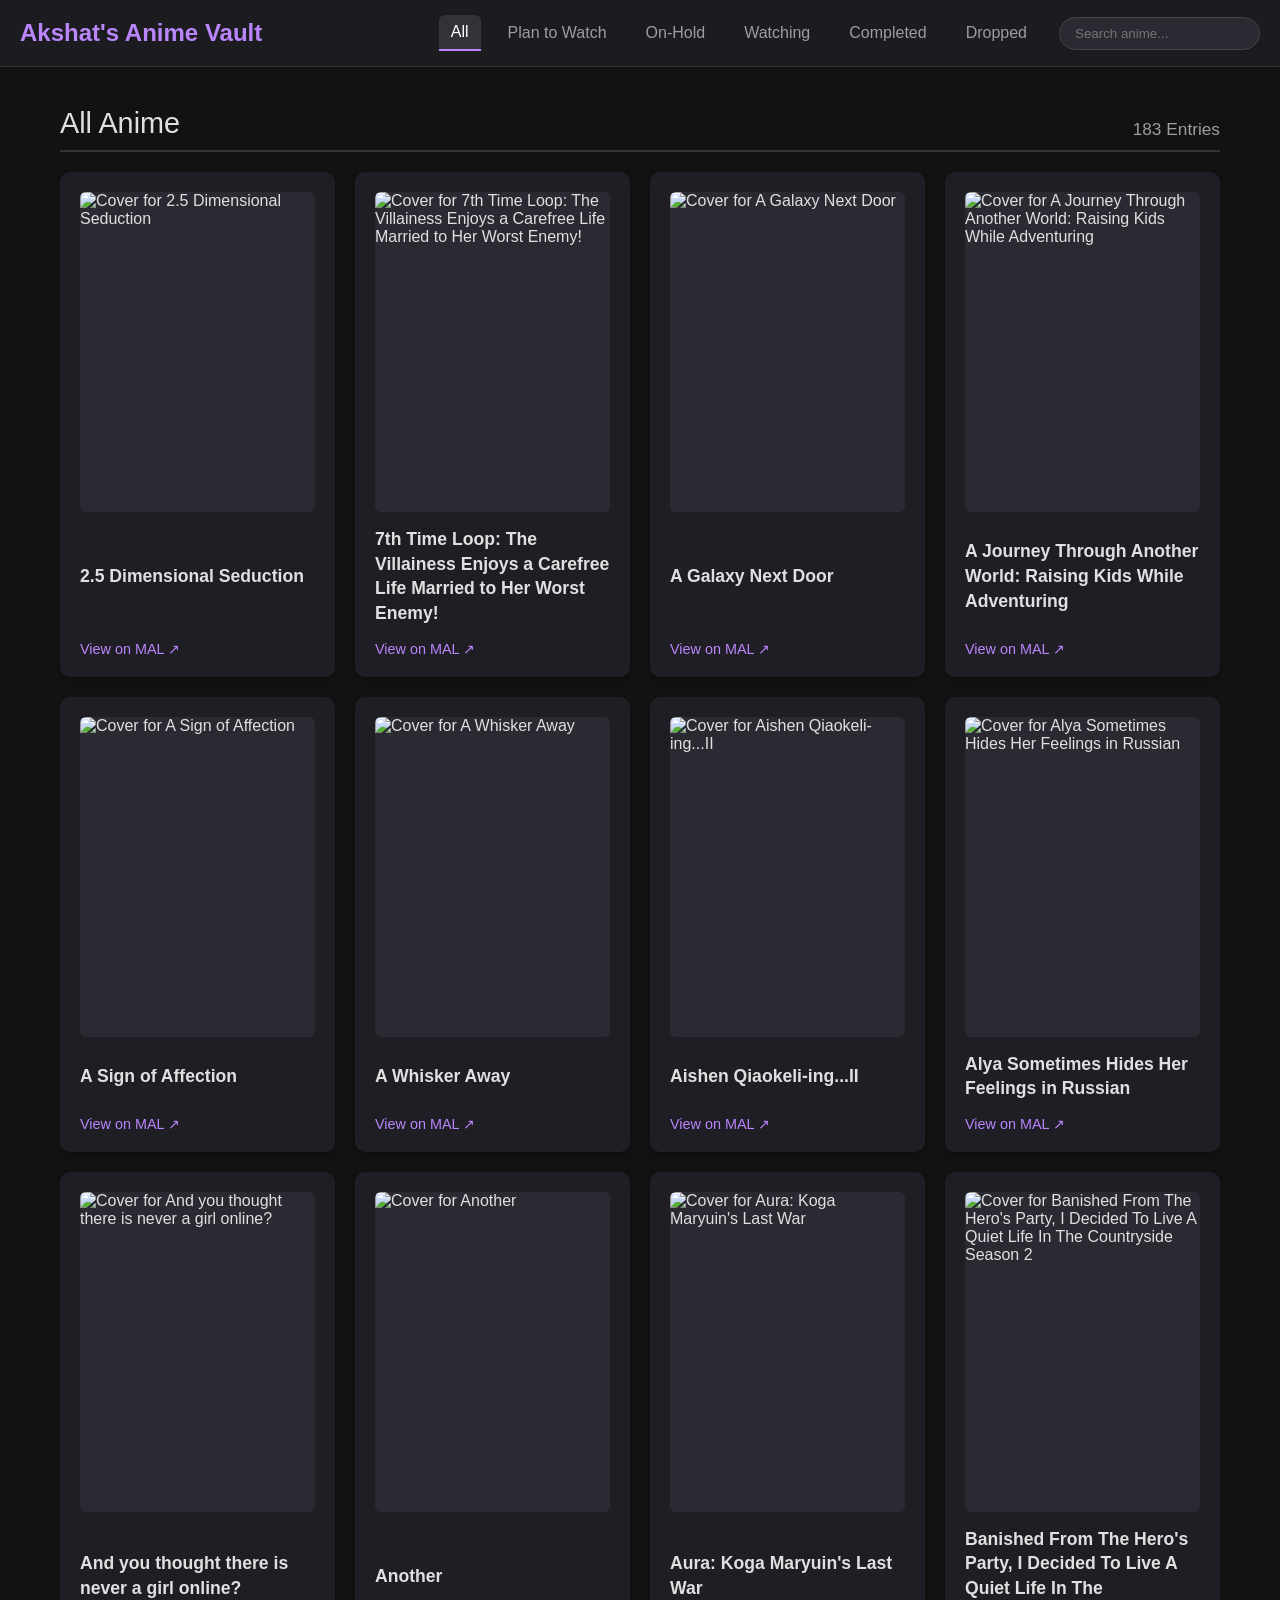
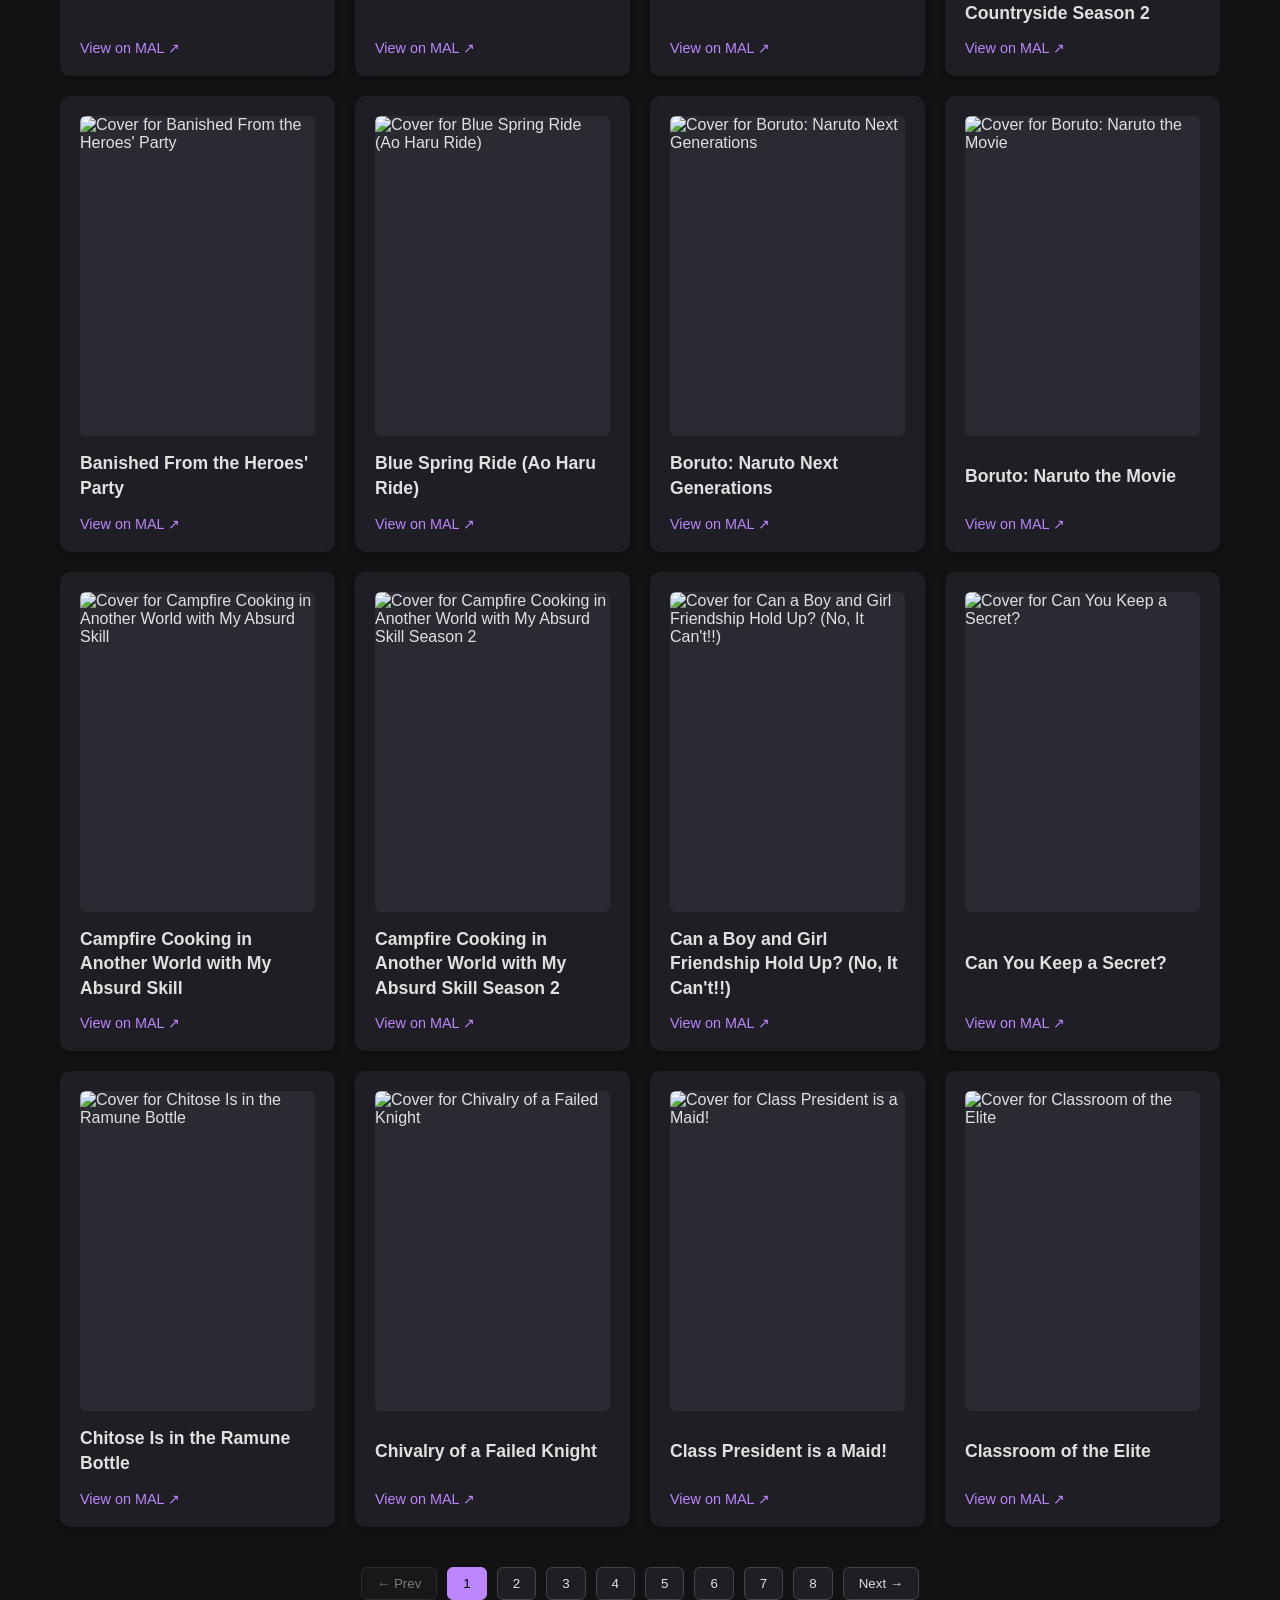
==== index.html @ ddea4f47 "Add files via upload" ====
<!DOCTYPE html>
<html lang="en">
<head>
    <meta charset="UTF-8">
    <meta name="viewport" content="width=device-width, initial-scale=1.0">
    <title>My Anime Vault</title>
    <style>
        /* --- CSS: Dark Theme & Layout --- */
        :root {
            --bg-color: #121212;
            --nav-bg: rgba(30, 30, 36, 0.85); /* Frosted glass effect */
            --card-bg: #1e1e24;
            --text-main: #e0e0e0;
            --text-muted: #9e9e9e;
            --accent-color: #bb86fc;
            --accent-hover: #9965f4;
        }

        * {
            box-sizing: border-box;
            margin: 0;
            padding: 0;
        }

        body {
            background-color: var(--bg-color);
            color: var(--text-main);
            font-family: 'Segoe UI', Tahoma, Geneva, Verdana, sans-serif;
            padding-bottom: 50px;
        }

        /* --- Navigation Bar --- */
        nav {
            position: sticky;
            top: 0;
            z-index: 1000;
            background-color: var(--nav-bg);
            backdrop-filter: blur(10px);
            border-bottom: 1px solid #333;
            padding: 15px 20px;
            display: flex;
            justify-content: space-between;
            align-items: center;
        }

        .nav-brand {
            font-size: 1.5em;
            font-weight: bold;
            color: var(--accent-color);
        }

        .nav-controls {
            display: flex;
            align-items: center;
            gap: 20px;
        }

        .nav-links {
            display: flex;
            gap: 15px;
        }

        .nav-btn {
            background: none;
            border: none;
            color: var(--text-muted);
            font-size: 1em;
            cursor: pointer;
            padding: 8px 12px;
            border-radius: 6px;
            transition: all 0.2s;
        }

        .nav-btn:hover, .nav-btn.active {
            color: #fff;
            background-color: rgba(255, 255, 255, 0.1);
        }

        .nav-btn.active {
            border-bottom: 2px solid var(--accent-color);
            border-radius: 6px 6px 0 0;
        }

        .search-bar {
            padding: 8px 15px;
            border-radius: 20px;
            border: 1px solid #444;
            background-color: #2a2a32;
            color: #fff;
            outline: none;
            transition: border-color 0.2s;
        }

        .search-bar:focus {
            border-color: var(--accent-color);
        }

        /* Hamburger Menu */
        .hamburger {
            display: none;
            background: none;
            border: none;
            color: var(--text-main);
            font-size: 1.5em;
            cursor: pointer;
        }

        /* --- Main Content --- */
        .container {
            max-width: 1200px;
            margin: 40px auto 0;
            padding: 0 20px;
        }

        #statusMessage {
            text-align: center;
            color: var(--text-muted);
            padding: 20px;
            background-color: var(--card-bg);
            border-radius: 8px;
            border: 1px solid #333;
        }

        .section-header {
            font-size: 1.8em;
            margin-bottom: 20px;
            border-bottom: 2px solid #333;
            padding-bottom: 10px;
            display: flex;
            justify-content: space-between;
            align-items: flex-end;
        }

        .anime-count {
            font-size: 0.6em;
            color: var(--text-muted);
        }

        /* --- Grid & Cards --- */
        .anime-grid {
            display: grid;
            grid-template-columns: repeat(auto-fill, minmax(250px, 1fr));
            gap: 20px;
            margin-bottom: 40px;
            animation: fadeIn 0.4s ease;
        }

        .anime-card {
            background-color: var(--card-bg);
            padding: 20px;
            border-radius: 10px;
            box-shadow: 0 4px 6px rgba(0,0,0,0.2);
            transition: transform 0.2s, box-shadow 0.2s;
            display: flex;
            flex-direction: column;
            justify-content: space-between;
        }

        .anime-card:hover {
            transform: translateY(-5px);
            box-shadow: 0 8px 15px rgba(0,0,0,0.4);
            border-left: 4px solid var(--accent-color);
        }

        .anime-title {
            font-size: 1.1em;
            font-weight: bold;
            margin-bottom: 15px;
            line-height: 1.4;
        }

        .anime-link {
            color: var(--accent-color);
            text-decoration: none;
            font-size: 0.9em;
            align-self: flex-start;
        }

        .anime-link:hover {
            text-decoration: underline;
        }

        /* Add this to your CSS */
        .anime-cover {
            width: 100%;
            height: 320px;
            object-fit: cover;
            border-radius: 6px;
            margin-bottom: 15px;
            background-color: #2a2a32; /* Dark placeholder color while loading */
            position: relative;
            overflow: hidden;
        }

        /* Optional: Adds a pulsing animation to the placeholder while it fetches */
        .anime-cover.loading {
            animation: pulse 1.5s infinite;
        }

        @keyframes pulse {
            0% { background-color: #2a2a32; }
            50% { background-color: #3f3f4e; }
            100% { background-color: #2a2a32; }
        }

        /* --- Pagination --- */
        .pagination {
            display: flex;
            justify-content: center;
            gap: 10px;
            margin-top: 30px;
            flex-wrap: wrap;
        }

        .page-btn {
            background-color: var(--card-bg);
            border: 1px solid #444;
            color: var(--text-main);
            padding: 8px 15px;
            border-radius: 6px;
            cursor: pointer;
            transition: all 0.2s;
        }

        .page-btn:hover:not(:disabled) {
            background-color: var(--accent-color);
            color: #000;
        }

        .page-btn.active {
            background-color: var(--accent-color);
            color: #000;
            border-color: var(--accent-color);
        }

        .page-btn:disabled {
            opacity: 0.5;
            cursor: not-allowed;
        }

        @keyframes fadeIn {
            from { opacity: 0; transform: translateY(10px); }
            to { opacity: 1; transform: translateY(0); }
        }

        /* --- Mobile Responsive --- */
        @media (max-width: 768px) {
            .hamburger { display: block; }
            
            .nav-controls {
                position: absolute;
                top: 100%;
                left: 0;
                right: 0;
                background-color: var(--card-bg);
                flex-direction: column;
                align-items: stretch;
                padding: 15px;
                border-bottom: 1px solid #333;
                display: none; /* Hidden by default */
                box-shadow: 0 10px 15px rgba(0,0,0,0.5);
            }

            .nav-controls.show { display: flex; }

            .nav-links {
                flex-direction: column;
                gap: 5px;
            }

            .nav-btn {
                text-align: left;
                padding: 12px;
                border-radius: 4px;
            }

            .nav-btn.active {
                border-bottom: none;
                border-left: 3px solid var(--accent-color);
            }

            .search-bar { margin-top: 10px; }
        }
    </style>
</head>
<body>

    <nav>
        <div class="nav-brand">Akshat's Anime Vault</div>
        <button class="hamburger" id="hamburgerBtn">☰</button>
        <div class="nav-controls" id="navControls">
            <div class="nav-links" id="navLinksContainer">
                </div>
            <input type="text" id="searchInput" class="search-bar" placeholder="Search anime...">
        </div>
    </nav>

    <div class="container">
        <div id="statusMessage">Fetching your anime vault...</div>
        
        <div id="mainContent" style="display: none;">
            <div class="section-header">
                <span id="currentCategoryTitle">All Anime</span>
                <span class="anime-count" id="currentCategoryCount">0 Entries</span>
            </div>
            <div class="anime-grid" id="animeGrid"></div>
            <div class="pagination" id="paginationControls"></div>
        </div>
    </div>

    <script>
        // --- State Management ---
        const xmlFileName = './animelist.xml'; 
        let allAnime = []; // Holds every anime from the XML
        let uniqueCategories = []; 
        
        // App State
        let currentFilter = 'All';
        let searchQuery = '';
        let currentPage = 1;
        const itemsPerPage = 24; // Number of cards per page

        // --- DOM Elements ---
        const statusMsg = document.getElementById('statusMessage');
        const mainContent = document.getElementById('mainContent');
        const animeGrid = document.getElementById('animeGrid');
        const navLinksContainer = document.getElementById('navLinksContainer');
        const searchInput = document.getElementById('searchInput');
        const categoryTitle = document.getElementById('currentCategoryTitle');
        const categoryCount = document.getElementById('currentCategoryCount');
        const paginationControls = document.getElementById('paginationControls');
        const hamburgerBtn = document.getElementById('hamburgerBtn');
        const navControls = document.getElementById('navControls');

        // --- Initialization ---
        document.addEventListener('DOMContentLoaded', () => {
            fetch(xmlFileName)
                .then(response => {
                    if (!response.ok) throw new Error(`HTTP error! status: ${response.status}`);
                    return response.text();
                })
                .then(xmlString => {
                    statusMsg.style.display = 'none';
                    mainContent.style.display = 'block';
                    parseXML(xmlString);              
                })
                .catch(error => {
                    statusMsg.textContent = 'Failed to load animelist.xml. Ensure it is in the repository.';
                    statusMsg.style.color = '#ff6b6b';
                });

            // Event Listeners for Search and Mobile Menu
            searchInput.addEventListener('input', (e) => {
                searchQuery = e.target.value;
                currentPage = 1; // Reset to page 1 on new search
                render();
            });

            hamburgerBtn.addEventListener('click', () => {
                navControls.classList.toggle('show');
            });
        });

        // --- Parsing XML ---
        function parseXML(xmlString) {
            const parser = new DOMParser();
            const xmlDoc = parser.parseFromString(xmlString, "text/xml");
            const animes = xmlDoc.getElementsByTagName("anime");

            const categorySet = new Set();

            for (let i = 0; i < animes.length; i++) {
                const node = animes[i];
                const titleNode = node.getElementsByTagName("series_title")[0];
                const statusNode = node.getElementsByTagName("my_status")[0];
                const idNode = node.getElementsByTagName("series_animedb_id")[0];

                if (!titleNode || !statusNode) continue;

                const title = titleNode.textContent;
                const status = statusNode.textContent;
                const id = idNode ? idNode.textContent : null;

                allAnime.push({ title, status, id });
                categorySet.add(status);
            }

            // Sort alphabetically for consistency
            allAnime.sort((a, b) => a.title.localeCompare(b.title));
            
            // Build the Navigation tabs
            uniqueCategories = ["All", ...Array.from(categorySet)];
            buildNavigation();
            render();
        }

        // --- Build UI Components ---
        function buildNavigation() {
            navLinksContainer.innerHTML = '';
            
            uniqueCategories.forEach(category => {
                const btn = document.createElement('button');
                btn.className = `nav-btn ${category === currentFilter ? 'active' : ''}`;
                btn.textContent = category;
                
                btn.addEventListener('click', () => {
                    currentFilter = category;
                    currentPage = 1; // Reset to page 1 when changing tabs
                    searchInput.value = ''; // Optional: clear search on tab change
                    searchQuery = '';
                    
                    // Update active class
                    document.querySelectorAll('.nav-btn').forEach(b => b.classList.remove('active'));
                    btn.classList.add('active');
                    
                    // Close mobile menu if open
                    navControls.classList.remove('show');
                    
                    render();
                });
                
                navLinksContainer.appendChild(btn);
            });
        }

        function render() {
            const filteredData = allAnime.filter(anime => {
                const matchesCategory = currentFilter === 'All' || anime.status === currentFilter;
                const matchesSearch = anime.title.toLowerCase().includes(searchQuery.toLowerCase());
                return matchesCategory && matchesSearch;
            });

            categoryTitle.textContent = currentFilter === 'All' ? 'All Anime' : currentFilter;
            categoryCount.textContent = `${filteredData.length} Entries`;

            const totalPages = Math.ceil(filteredData.length / itemsPerPage);
            if (currentPage > totalPages && totalPages > 0) currentPage = totalPages; 
            
            const startIndex = (currentPage - 1) * itemsPerPage;
            const paginatedData = filteredData.slice(startIndex, startIndex + itemsPerPage);

            animeGrid.innerHTML = '';
            
            if (paginatedData.length === 0) {
                animeGrid.innerHTML = `<p style="grid-column: 1/-1; color: var(--text-muted);">No anime found.</p>`;
            } else {
                paginatedData.forEach(anime => {
                    const card = document.createElement('div');
                    card.className = 'anime-card';

                    // We add an <img> tag with a specific ID so we can target it later
                    let html = `
                        <img class="anime-cover loading" id="cover-${anime.id}" alt="Cover for ${anime.title}">
                        <div class="anime-title">${anime.title}</div>
                    `;
                    
                    if (anime.id) {
                        html += `<a class="anime-link" href="https://myanimelist.net/anime/${anime.id}" target="_blank">View on MAL ↗</a>`;
                    }
                    
                    card.innerHTML = html;
                    animeGrid.appendChild(card);
                });

                // Trigger the sequential image fetcher for ONLY the cards currently visible
                fetchImages(paginatedData);
            }

            renderPagination(totalPages);
        }


        function renderPagination(totalPages) {
            paginationControls.innerHTML = '';
            if (totalPages <= 1) return; // Hide pagination if only 1 page

            // Prev Button
            const prevBtn = document.createElement('button');
            prevBtn.className = 'page-btn';
            prevBtn.textContent = '← Prev';
            prevBtn.disabled = currentPage === 1;
            prevBtn.addEventListener('click', () => {
                if (currentPage > 1) { currentPage--; render(); window.scrollTo(0,0); }
            });
            paginationControls.appendChild(prevBtn);

            // Page Numbers (Simplified logic to show all pages, or a subset if you have many)
            for (let i = 1; i <= totalPages; i++) {
                // If you have a massive list, you might want to limit the buttons shown here.
                // For now, it shows all page numbers.
                const pageBtn = document.createElement('button');
                pageBtn.className = `page-btn ${i === currentPage ? 'active' : ''}`;
                pageBtn.textContent = i;
                pageBtn.addEventListener('click', () => {
                    currentPage = i; 
                    render();
                    window.scrollTo(0,0); // Scroll back to top of grid
                });
                paginationControls.appendChild(pageBtn);
            }

            // Next Button
            const nextBtn = document.createElement('button');
            nextBtn.className = 'page-btn';
            nextBtn.textContent = 'Next →';
            nextBtn.disabled = currentPage === totalPages;
            nextBtn.addEventListener('click', () => {
                if (currentPage < totalPages) { currentPage++; render(); window.scrollTo(0,0); }
            });
            paginationControls.appendChild(nextBtn);
        }

        async function fetchImages(animeList) {
            for (const anime of animeList) {
                if (!anime.id) continue;

                const imgElement = document.getElementById(`cover-${anime.id}`);
                
                // Skip if this image has already been loaded
                if (imgElement && imgElement.src) continue; 

                try {
                    const response = await fetch(`https://api.jikan.moe/v4/anime/${anime.id}`);
                    if (response.ok) {
                        const data = await response.json();
                        
                        // Get the image URL from Jikan's response
                        const imageUrl = data.data.images.jpg.large_image_url;
                        
                        if (imgElement) {
                            imgElement.src = imageUrl;
                            imgElement.classList.remove('loading'); // Stop the pulse animation
                        }
                    }
                    
                    // WAIT 400ms BEFORE THE NEXT REQUEST (Keeps us under 3 requests/sec)
                    await new Promise(resolve => setTimeout(resolve, 400)); 
                    
                } catch (error) {
                    console.error(`Failed to fetch image for ${anime.title}`, error);
                    if (imgElement) imgElement.classList.remove('loading');
                }
            }
        }
    </script>
</body>
</html>
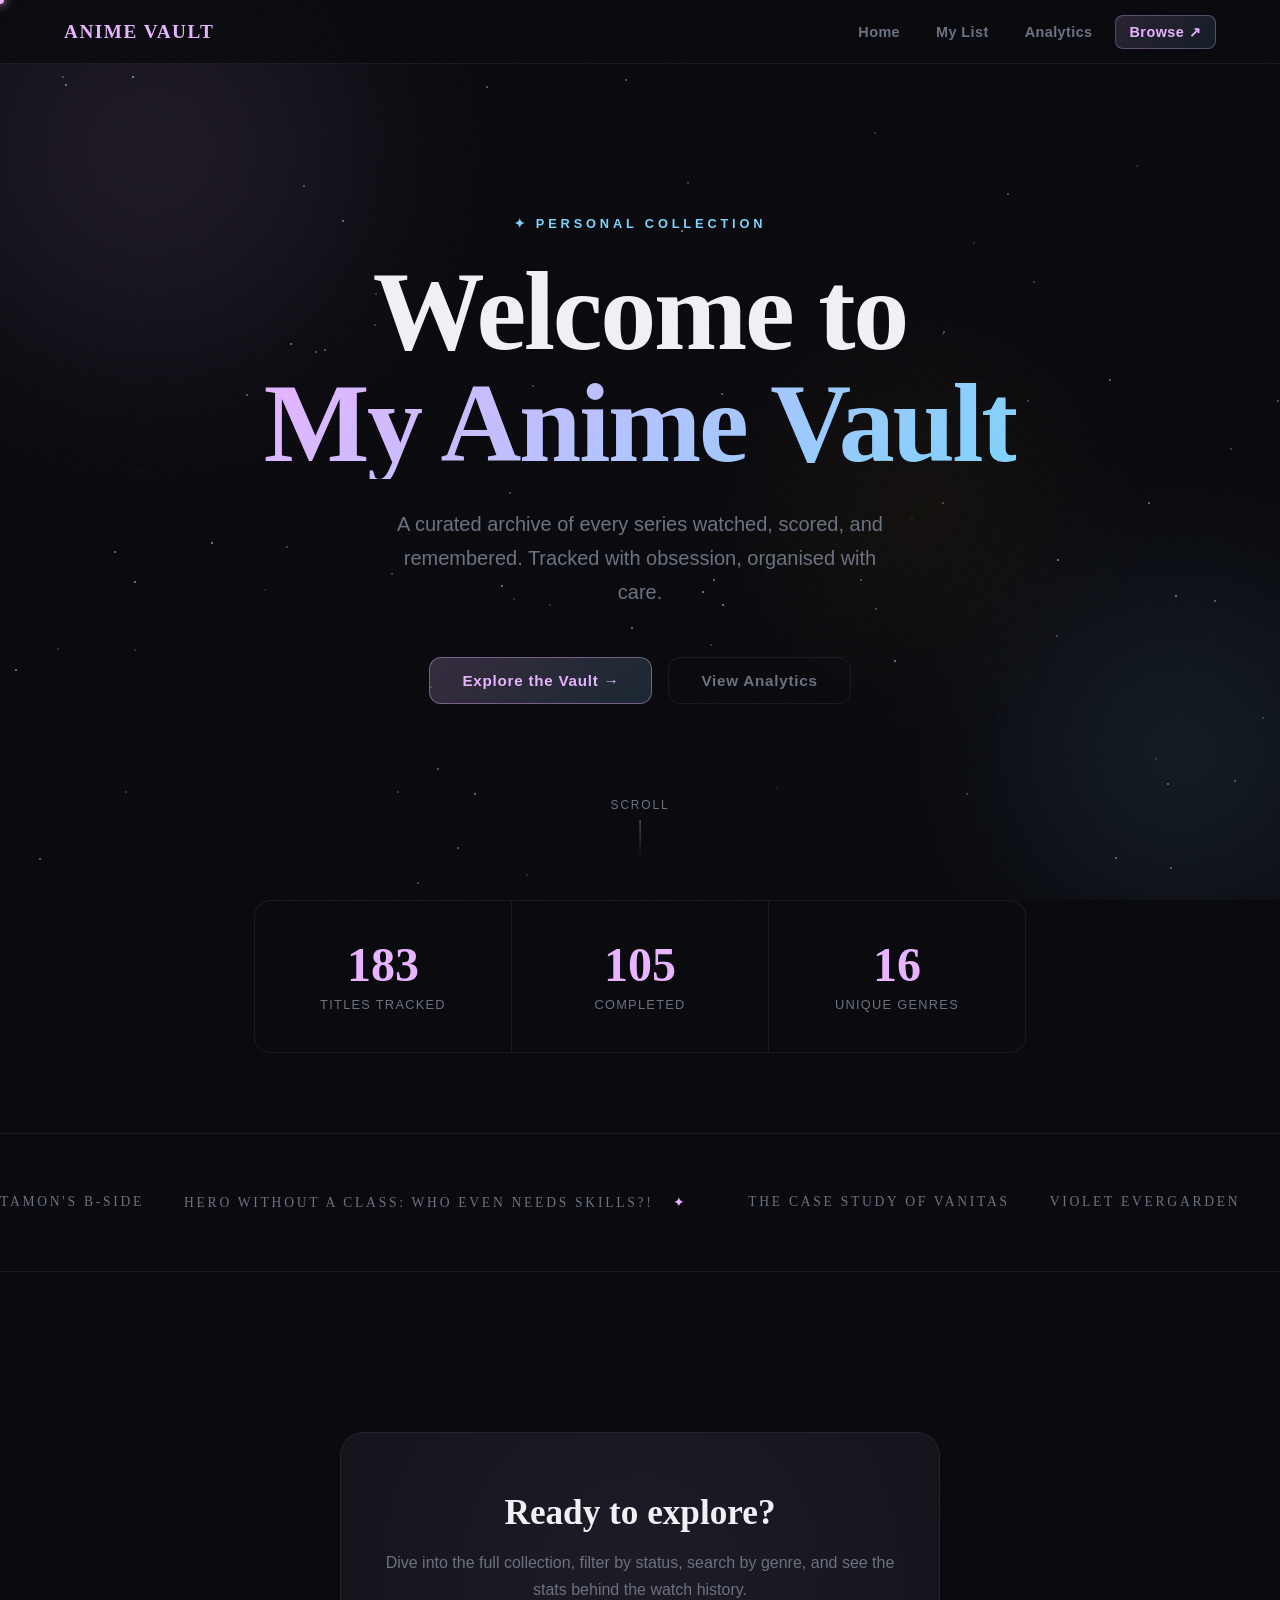
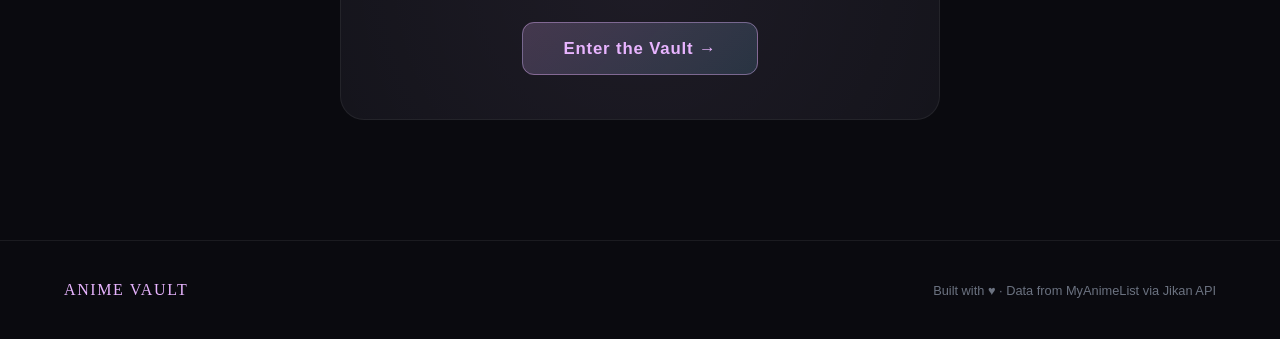
==== commit 690a7769: "Add files via upload" ====
--- a/index.html
+++ b/index.html
@@ -3,544 +3,739 @@
 <head>
     <meta charset="UTF-8">
     <meta name="viewport" content="width=device-width, initial-scale=1.0">
-    <title>My Anime Vault</title>
+    <title>Anime Vault</title>
+    <link rel="preconnect" href="https://fonts.googleapis.com">
+    <link rel="preconnect" href="https://fonts.gstatic.com" crossorigin>
+    <link rel="icon" type="image/png" href="favicon-16x16.png">
     <style>
-        /* --- CSS: Dark Theme & Layout --- */
         :root {
-            --bg-color: #121212;
-            --nav-bg: rgba(30, 30, 36, 0.85); /* Frosted glass effect */
-            --card-bg: #1e1e24;
-            --text-main: #e0e0e0;
-            --text-muted: #9e9e9e;
-            --accent-color: #bb86fc;
-            --accent-hover: #9965f4;
-        }
-
-        * {
-            box-sizing: border-box;
-            margin: 0;
-            padding: 0;
-        }
+            --bg: #0a0a0f;
+            --surface: #13131a;
+            --surface2: #1c1c26;
+            --border: rgba(255,255,255,0.07);
+            --accent: #e8b4ff;
+            --accent2: #7dd3fc;
+            --accent3: #fbbf24;
+            --text: #f0f0f5;
+            --muted: #6b7280;
+            --glow: rgba(232, 180, 255, 0.15);
+        }
+
+        * { box-sizing: border-box; margin: 0; padding: 0; }
+
+        html { scroll-behavior: smooth; }
 
         body {
-            background-color: var(--bg-color);
-            color: var(--text-main);
-            font-family: 'Segoe UI', Tahoma, Geneva, Verdana, sans-serif;
-            padding-bottom: 50px;
-        }
-
-        /* --- Navigation Bar --- */
+            background: var(--bg);
+            color: var(--text);
+            font-family: 'Nunito', sans-serif;
+            overflow-x: hidden;
+            cursor: none;
+        }
+
+        /* Custom cursor — instant dot, no lag */
+        .cursor {
+            width: 8px; height: 8px;
+            background: var(--accent);
+            border-radius: 50%;
+            position: fixed;
+            pointer-events: none;
+            z-index: 99999;
+            transform: translate(-50%, -50%);
+            transition: width 0.15s, height 0.15s, background 0.15s;
+            box-shadow: 0 0 10px var(--accent), 0 0 20px rgba(232,180,255,0.3);
+        }
+
+        .cursor.hovering {
+            width: 20px; height: 20px;
+            background: rgba(232,180,255,0.3);
+            box-shadow: 0 0 16px var(--accent);
+        }
+
+        /* Noise texture overlay */
+        body::before {
+            content: '';
+            position: fixed;
+            inset: 0;
+            background-image: url("data:image/svg+xml,%3Csvg viewBox='0 0 256 256' xmlns='http://www.w3.org/2000/svg'%3E%3Cfilter id='noise'%3E%3CfeTurbulence type='fractalNoise' baseFrequency='0.9' numOctaves='4' stitchTiles='stitch'/%3E%3C/filter%3E%3Crect width='100%25' height='100%25' filter='url(%23noise)' opacity='0.03'/%3E%3C/svg%3E");
+            pointer-events: none;
+            z-index: 9998;
+            opacity: 0.4;
+        }
+
+        /* NAV */
         nav {
-            position: sticky;
-            top: 0;
+            position: fixed;
+            top: 0; left: 0; right: 0;
             z-index: 1000;
-            background-color: var(--nav-bg);
-            backdrop-filter: blur(10px);
-            border-bottom: 1px solid #333;
-            padding: 15px 20px;
-            display: flex;
-            justify-content: space-between;
-            align-items: center;
-        }
-
-        .nav-brand {
-            font-size: 1.5em;
-            font-weight: bold;
-            color: var(--accent-color);
-        }
-
-        .nav-controls {
+            padding: 0 5%;
+            height: 64px;
             display: flex;
             align-items: center;
-            gap: 20px;
+            justify-content: space-between;
+            background: rgba(10,10,15,0.8);
+            backdrop-filter: blur(20px);
+            border-bottom: 1px solid var(--border);
+            transition: all 0.3s;
+        }
+
+        nav.scrolled {
+            background: rgba(10,10,15,0.97);
+            box-shadow: 0 4px 40px rgba(0,0,0,0.5);
+        }
+
+        .nav-logo {
+            font-family: 'Cinzel', serif;
+            font-size: 1.2em;
+            font-weight: 700;
+            color: var(--accent);
+            letter-spacing: 0.08em;
+            text-decoration: none;
         }
 
         .nav-links {
             display: flex;
-            gap: 15px;
-        }
-
-        .nav-btn {
-            background: none;
-            border: none;
-            color: var(--text-muted);
-            font-size: 1em;
-            cursor: pointer;
-            padding: 8px 12px;
-            border-radius: 6px;
+            align-items: center;
+            gap: 8px;
+        }
+
+        .nav-link {
+            color: var(--muted);
+            text-decoration: none;
+            font-size: 0.9em;
+            font-weight: 600;
+            padding: 8px 14px;
+            border-radius: 8px;
             transition: all 0.2s;
-        }
-
-        .nav-btn:hover, .nav-btn.active {
-            color: #fff;
-            background-color: rgba(255, 255, 255, 0.1);
-        }
-
-        .nav-btn.active {
-            border-bottom: 2px solid var(--accent-color);
-            border-radius: 6px 6px 0 0;
-        }
-
-        .search-bar {
-            padding: 8px 15px;
-            border-radius: 20px;
-            border: 1px solid #444;
-            background-color: #2a2a32;
-            color: #fff;
-            outline: none;
-            transition: border-color 0.2s;
-        }
-
-        .search-bar:focus {
-            border-color: var(--accent-color);
-        }
-
-        /* Hamburger Menu */
+            letter-spacing: 0.03em;
+        }
+
+        .nav-link:hover {
+            color: var(--text);
+            background: rgba(255,255,255,0.06);
+        }
+
+        .nav-cta {
+            background: linear-gradient(135deg, rgba(232,180,255,0.15), rgba(125,211,252,0.1));
+            border: 1px solid rgba(232,180,255,0.3);
+            color: var(--accent) !important;
+            border-radius: 8px;
+        }
+
+        .nav-cta:hover {
+            background: linear-gradient(135deg, rgba(232,180,255,0.25), rgba(125,211,252,0.2)) !important;
+            border-color: rgba(232,180,255,0.6) !important;
+        }
+
+        /* Hamburger */
         .hamburger {
             display: none;
+            flex-direction: column;
+            gap: 5px;
+            cursor: none;
+            padding: 8px;
+            border: none;
             background: none;
-            border: none;
-            color: var(--text-main);
-            font-size: 1.5em;
-            cursor: pointer;
-        }
-
-        /* --- Main Content --- */
-        .container {
-            max-width: 1200px;
-            margin: 40px auto 0;
-            padding: 0 20px;
-        }
-
-        #statusMessage {
-            text-align: center;
-            color: var(--text-muted);
-            padding: 20px;
-            background-color: var(--card-bg);
-            border-radius: 8px;
-            border: 1px solid #333;
-        }
-
-        .section-header {
-            font-size: 1.8em;
-            margin-bottom: 20px;
-            border-bottom: 2px solid #333;
-            padding-bottom: 10px;
-            display: flex;
-            justify-content: space-between;
-            align-items: flex-end;
-        }
-
-        .anime-count {
-            font-size: 0.6em;
-            color: var(--text-muted);
-        }
-
-        /* --- Grid & Cards --- */
-        .anime-grid {
-            display: grid;
-            grid-template-columns: repeat(auto-fill, minmax(250px, 1fr));
-            gap: 20px;
-            margin-bottom: 40px;
-            animation: fadeIn 0.4s ease;
-        }
-
-        .anime-card {
-            background-color: var(--card-bg);
-            padding: 20px;
-            border-radius: 10px;
-            box-shadow: 0 4px 6px rgba(0,0,0,0.2);
-            transition: transform 0.2s, box-shadow 0.2s;
+        }
+
+        .hamburger span {
+            width: 24px;
+            height: 2px;
+            background: var(--text);
+            border-radius: 2px;
+            transition: all 0.3s;
+            display: block;
+        }
+
+        .hamburger.open span:nth-child(1) { transform: rotate(45deg) translate(5px, 5px); }
+        .hamburger.open span:nth-child(2) { opacity: 0; }
+        .hamburger.open span:nth-child(3) { transform: rotate(-45deg) translate(5px, -5px); }
+
+        .mobile-menu {
+            display: none;
+            position: fixed;
+            top: 64px; left: 0; right: 0;
+            background: rgba(10,10,15,0.98);
+            backdrop-filter: blur(20px);
+            border-bottom: 1px solid var(--border);
+            padding: 20px 5%;
+            z-index: 999;
+            flex-direction: column;
+            gap: 4px;
+        }
+
+        .mobile-menu.open { display: flex; }
+        .mobile-menu .nav-link { font-size: 1em; padding: 12px 16px; }
+
+        /* HERO */
+        .hero {
+            min-height: 100vh;
             display: flex;
             flex-direction: column;
-            justify-content: space-between;
-        }
-
-        .anime-card:hover {
-            transform: translateY(-5px);
-            box-shadow: 0 8px 15px rgba(0,0,0,0.4);
-            border-left: 4px solid var(--accent-color);
-        }
-
-        .anime-title {
-            font-size: 1.1em;
-            font-weight: bold;
-            margin-bottom: 15px;
-            line-height: 1.4;
-        }
-
-        .anime-link {
-            color: var(--accent-color);
-            text-decoration: none;
-            font-size: 0.9em;
-            align-self: flex-start;
-        }
-
-        .anime-link:hover {
-            text-decoration: underline;
-        }
-
-        /* Add this to your CSS */
-        .anime-cover {
-            width: 100%;
-            height: 320px;
-            object-fit: cover;
-            border-radius: 6px;
-            margin-bottom: 15px;
-            background-color: #2a2a32; /* Dark placeholder color while loading */
+            align-items: center;
+            justify-content: center;
+            text-align: center;
+            padding: 80px 5% 60px;
             position: relative;
             overflow: hidden;
         }
 
-        /* Optional: Adds a pulsing animation to the placeholder while it fetches */
-        .anime-cover.loading {
-            animation: pulse 1.5s infinite;
-        }
-
-        @keyframes pulse {
-            0% { background-color: #2a2a32; }
-            50% { background-color: #3f3f4e; }
-            100% { background-color: #2a2a32; }
-        }
-
-        /* --- Pagination --- */
-        .pagination {
+        /* Animated background orbs */
+        .orb {
+            position: absolute;
+            border-radius: 50%;
+            filter: blur(80px);
+            opacity: 0.12;
+            animation: drift 12s ease-in-out infinite alternate;
+        }
+
+        .orb-1 {
+            width: 500px; height: 500px;
+            background: radial-gradient(circle, #e8b4ff, transparent);
+            top: -100px; left: -100px;
+            animation-duration: 14s;
+        }
+
+        .orb-2 {
+            width: 400px; height: 400px;
+            background: radial-gradient(circle, #7dd3fc, transparent);
+            bottom: -50px; right: -100px;
+            animation-duration: 10s;
+            animation-delay: -3s;
+        }
+
+        .orb-3 {
+            width: 300px; height: 300px;
+            background: radial-gradient(circle, #fbbf24, transparent);
+            top: 40%; left: 60%;
+            animation-duration: 18s;
+            animation-delay: -6s;
+            opacity: 0.07;
+        }
+
+        @keyframes drift {
+            from { transform: translate(0, 0) scale(1); }
+            to { transform: translate(40px, 30px) scale(1.05); }
+        }
+
+        /* Star field */
+        .stars {
+            position: absolute;
+            inset: 0;
+            overflow: hidden;
+            pointer-events: none;
+        }
+
+        .star {
+            position: absolute;
+            width: 2px; height: 2px;
+            background: white;
+            border-radius: 50%;
+            animation: twinkle var(--d, 3s) ease-in-out infinite alternate;
+            opacity: var(--o, 0.3);
+        }
+
+        @keyframes twinkle {
+            from { opacity: var(--o, 0.3); transform: scale(1); }
+            to { opacity: calc(var(--o, 0.3) * 0.3); transform: scale(0.5); }
+        }
+
+        .hero-eyebrow {
+            font-family: 'Nunito', sans-serif;
+            font-size: 0.8em;
+            font-weight: 700;
+            letter-spacing: 0.3em;
+            color: var(--accent2);
+            text-transform: uppercase;
+            margin-bottom: 24px;
+            opacity: 0;
+            animation: slideUp 0.8s ease forwards 0.3s;
+        }
+
+        .hero-title {
+            font-family: 'Cinzel', serif;
+            font-size: clamp(3em, 10vw, 7em);
+            font-weight: 900;
+            line-height: 1.0;
+            letter-spacing: -0.02em;
+            margin-bottom: 28px;
+            opacity: 0;
+            animation: slideUp 0.9s ease forwards 0.5s;
+        }
+
+        .hero-title span {
+            background: linear-gradient(135deg, var(--accent), var(--accent2));
+            -webkit-background-clip: text;
+            -webkit-text-fill-color: transparent;
+            background-clip: text;
+            display: block;
+        }
+
+        .hero-sub {
+            font-size: clamp(1em, 2.5vw, 1.25em);
+            color: var(--muted);
+            max-width: 520px;
+            line-height: 1.7;
+            margin-bottom: 48px;
+            opacity: 0;
+            animation: slideUp 1s ease forwards 0.7s;
+        }
+
+        .hero-actions {
+            display: flex;
+            gap: 16px;
+            flex-wrap: wrap;
+            justify-content: center;
+            opacity: 0;
+            animation: slideUp 1s ease forwards 0.9s;
+        }
+
+        .btn-primary {
+            padding: 14px 32px;
+            background: linear-gradient(135deg, rgba(232,180,255,0.2), rgba(125,211,252,0.15));
+            border: 1px solid rgba(232,180,255,0.4);
+            color: var(--accent);
+            font-family: 'Nunito', sans-serif;
+            font-weight: 700;
+            font-size: 0.95em;
+            letter-spacing: 0.05em;
+            border-radius: 12px;
+            cursor: none;
+            text-decoration: none;
+            transition: all 0.3s;
+            position: relative;
+            overflow: hidden;
+        }
+
+        .btn-primary::before {
+            content: '';
+            position: absolute;
+            inset: 0;
+            background: linear-gradient(135deg, rgba(232,180,255,0.1), rgba(125,211,252,0.1));
+            opacity: 0;
+            transition: opacity 0.3s;
+        }
+
+        .btn-primary:hover::before { opacity: 1; }
+        .btn-primary:hover {
+            border-color: rgba(232,180,255,0.7);
+            transform: translateY(-2px);
+            box-shadow: 0 8px 32px rgba(232,180,255,0.15);
+        }
+
+        .btn-secondary {
+            padding: 14px 32px;
+            background: transparent;
+            border: 1px solid var(--border);
+            color: var(--muted);
+            font-family: 'Nunito', sans-serif;
+            font-weight: 600;
+            font-size: 0.95em;
+            letter-spacing: 0.05em;
+            border-radius: 12px;
+            cursor: none;
+            text-decoration: none;
+            transition: all 0.3s;
+        }
+
+        .btn-secondary:hover {
+            color: var(--text);
+            border-color: rgba(255,255,255,0.2);
+            background: rgba(255,255,255,0.04);
+        }
+
+        /* Scroll indicator */
+        .scroll-hint {
+            position: absolute;
+            bottom: 40px;
+            left: 50%;
+            transform: translateX(-50%);
+            display: flex;
+            flex-direction: column;
+            align-items: center;
+            gap: 8px;
+            color: var(--muted);
+            font-size: 0.75em;
+            letter-spacing: 0.15em;
+            text-transform: uppercase;
+            opacity: 0;
+            animation: fadeIn 1s ease forwards 1.5s;
+        }
+
+        .scroll-line {
+            width: 1px;
+            height: 40px;
+            background: linear-gradient(to bottom, var(--muted), transparent);
+            animation: scrollPulse 2s ease-in-out infinite;
+        }
+
+        @keyframes scrollPulse {
+            0%, 100% { transform: scaleY(1); opacity: 0.5; }
+            50% { transform: scaleY(1.2); opacity: 1; }
+        }
+
+        /* STATS STRIP */
+        .stats-strip {
             display: flex;
             justify-content: center;
-            gap: 10px;
-            margin-top: 30px;
+            gap: 0;
+            padding: 0 5%;
+            margin: 0 auto 80px;
+            max-width: 900px;
+        }
+
+        .stat-item {
+            flex: 1;
+            text-align: center;
+            padding: 40px 20px;
+            border: 1px solid var(--border);
+            position: relative;
+            opacity: 0;
+            transform: translateY(20px);
+            transition: all 0.6s ease;
+        }
+
+        .stat-item:not(:first-child) { border-left: none; }
+        .stat-item:first-child { border-radius: 16px 0 0 16px; }
+        .stat-item:last-child { border-radius: 0 16px 16px 0; }
+
+        .stat-item.visible {
+            opacity: 1;
+            transform: translateY(0);
+        }
+
+        .stat-num {
+            font-family: 'Cinzel', serif;
+            font-size: clamp(2em, 5vw, 3em);
+            font-weight: 700;
+            color: var(--accent);
+            line-height: 1;
+            margin-bottom: 8px;
+        }
+
+        .stat-label {
+            font-size: 0.8em;
+            color: var(--muted);
+            letter-spacing: 0.1em;
+            text-transform: uppercase;
+        }
+
+        /* MARQUEE */
+        .marquee-section {
+            padding: 60px 0;
+            overflow: hidden;
+            border-top: 1px solid var(--border);
+            border-bottom: 1px solid var(--border);
+            margin-bottom: 80px;
+        }
+
+        .marquee-track {
+            display: flex;
+            gap: 40px;
+            white-space: nowrap;
+            animation: marquee 25s linear infinite;
+        }
+
+        .marquee-track:hover { animation-play-state: paused; }
+
+        .marquee-item {
+            font-family: 'Cinzel', serif;
+            font-size: 0.85em;
+            letter-spacing: 0.2em;
+            color: var(--muted);
+            text-transform: uppercase;
+            flex-shrink: 0;
+        }
+
+        .marquee-item span {
+            color: var(--accent);
+            margin: 0 20px;
+        }
+
+        @keyframes marquee {
+            from { transform: translateX(0); }
+            to { transform: translateX(-50%); }
+        }
+
+        /* CTA */
+        .cta-section {
+            padding: 80px 5% 120px;
+            text-align: center;
+            position: relative;
+        }
+
+        .cta-inner {
+            max-width: 600px;
+            margin: 0 auto;
+            background: var(--surface);
+            border: 1px solid var(--border);
+            border-radius: 24px;
+            padding: 60px 40px;
+            position: relative;
+            overflow: hidden;
+        }
+
+        .cta-inner::before {
+            content: '';
+            position: absolute;
+            top: -50%; left: -50%;
+            width: 200%; height: 200%;
+            background: radial-gradient(circle at center, rgba(232,180,255,0.05), transparent 60%);
+            pointer-events: none;
+        }
+
+        .cta-title {
+            font-family: 'Cinzel', serif;
+            font-size: clamp(1.6em, 4vw, 2.2em);
+            margin-bottom: 16px;
+            opacity: 0;
+            transform: translateY(20px);
+            transition: all 0.6s ease;
+        }
+
+        .cta-title.visible { opacity: 1; transform: translateY(0); }
+
+        .cta-sub {
+            color: var(--muted);
+            margin-bottom: 36px;
+            font-size: 1em;
+            line-height: 1.7;
+            opacity: 0;
+            transform: translateY(20px);
+            transition: all 0.6s ease 0.1s;
+        }
+
+        .cta-sub.visible { opacity: 1; transform: translateY(0); }
+
+        .cta-btn {
+            opacity: 0;
+            transform: translateY(20px);
+            transition: all 0.6s ease 0.2s;
+        }
+
+        .cta-btn.visible { opacity: 1; transform: translateY(0); }
+
+        /* FOOTER */
+        footer {
+            border-top: 1px solid var(--border);
+            padding: 40px 5%;
+            display: flex;
+            align-items: center;
+            justify-content: space-between;
             flex-wrap: wrap;
-        }
-
-        .page-btn {
-            background-color: var(--card-bg);
-            border: 1px solid #444;
-            color: var(--text-main);
-            padding: 8px 15px;
-            border-radius: 6px;
-            cursor: pointer;
-            transition: all 0.2s;
-        }
-
-        .page-btn:hover:not(:disabled) {
-            background-color: var(--accent-color);
-            color: #000;
-        }
-
-        .page-btn.active {
-            background-color: var(--accent-color);
-            color: #000;
-            border-color: var(--accent-color);
-        }
-
-        .page-btn:disabled {
-            opacity: 0.5;
-            cursor: not-allowed;
+            gap: 16px;
+        }
+
+        .footer-brand {
+            font-family: 'Cinzel', serif;
+            font-size: 1em;
+            color: var(--accent);
+            letter-spacing: 0.1em;
+        }
+
+        .footer-note {
+            font-size: 0.8em;
+            color: var(--muted);
+        }
+
+        @keyframes slideUp {
+            from { opacity: 0; transform: translateY(30px); }
+            to { opacity: 1; transform: translateY(0); }
         }
 
         @keyframes fadeIn {
-            from { opacity: 0; transform: translateY(10px); }
-            to { opacity: 1; transform: translateY(0); }
-        }
-
-        /* --- Mobile Responsive --- */
+            from { opacity: 0; }
+            to { opacity: 1; }
+        }
+
+        /* Mobile */
         @media (max-width: 768px) {
-            .hamburger { display: block; }
-            
-            .nav-controls {
-                position: absolute;
-                top: 100%;
-                left: 0;
-                right: 0;
-                background-color: var(--card-bg);
-                flex-direction: column;
-                align-items: stretch;
-                padding: 15px;
-                border-bottom: 1px solid #333;
-                display: none; /* Hidden by default */
-                box-shadow: 0 10px 15px rgba(0,0,0,0.5);
-            }
-
-            .nav-controls.show { display: flex; }
-
-            .nav-links {
-                flex-direction: column;
-                gap: 5px;
-            }
-
-            .nav-btn {
-                text-align: left;
-                padding: 12px;
-                border-radius: 4px;
-            }
-
-            .nav-btn.active {
-                border-bottom: none;
-                border-left: 3px solid var(--accent-color);
-            }
-
-            .search-bar { margin-top: 10px; }
+            .nav-links { display: none; }
+            .hamburger { display: flex; }
+            .stats-strip { flex-direction: column; gap: 0; }
+            .stat-item { border-left: 1px solid var(--border) !important; }
+            .stat-item:first-child { border-radius: 16px 16px 0 0; border-bottom: none; }
+            .stat-item:last-child { border-radius: 0 0 16px 16px; }
+            .stat-item:not(:first-child):not(:last-child) { border-radius: 0; border-bottom: none; }
+            .cta-inner { padding: 40px 24px; }
+            footer { flex-direction: column; text-align: center; }
+            body { cursor: auto; }
+            .cursor { display: none; }
         }
     </style>
 </head>
 <body>
 
-    <nav>
-        <div class="nav-brand">Akshat's Anime Vault</div>
-        <button class="hamburger" id="hamburgerBtn">☰</button>
-        <div class="nav-controls" id="navControls">
-            <div class="nav-links" id="navLinksContainer">
-                </div>
-            <input type="text" id="searchInput" class="search-bar" placeholder="Search anime...">
+    <div class="cursor" id="cursor"></div>
+
+    <nav id="navbar">
+        <a href="index.html" class="nav-logo">ANIME VAULT</a>
+        <div class="nav-links">
+            <a href="index.html" class="nav-link">Home</a>
+            <a href="vault.html" class="nav-link">My List</a>
+            <a href="vault.html#analytics" class="nav-link">Analytics</a>
+            <a href="vault.html" class="nav-link nav-cta">Browse ↗</a>
         </div>
+        <button class="hamburger" id="hamburger" onclick="toggleMenu()">
+            <span></span><span></span><span></span>
+        </button>
     </nav>
 
-    <div class="container">
-        <div id="statusMessage">Fetching your anime vault...</div>
-        
-        <div id="mainContent" style="display: none;">
-            <div class="section-header">
-                <span id="currentCategoryTitle">All Anime</span>
-                <span class="anime-count" id="currentCategoryCount">0 Entries</span>
-            </div>
-            <div class="anime-grid" id="animeGrid"></div>
-            <div class="pagination" id="paginationControls"></div>
+    <div class="mobile-menu" id="mobileMenu">
+        <a href="index.html" class="nav-link">Home</a>
+        <a href="vault.html" class="nav-link">My List</a>
+        <a href="vault.html#analytics" class="nav-link">Analytics</a>
+        <a href="vault.html" class="nav-link nav-cta">Browse ↗</a>
+    </div>
+
+    <section class="hero">
+        <div class="stars" id="stars"></div>
+        <div class="orb orb-1"></div>
+        <div class="orb orb-2"></div>
+        <div class="orb orb-3"></div>
+
+        <p class="hero-eyebrow">✦ Personal Collection</p>
+        <h1 class="hero-title">
+            Welcome to<br>
+            <span>My Anime Vault</span>
+        </h1>
+        <p class="hero-sub">A curated archive of every series watched, scored, and remembered. Tracked with obsession, organised with care.</p>
+
+        <div class="hero-actions">
+            <a href="vault.html" class="btn-primary">Explore the Vault →</a>
+            <a href="vault.html#analytics" class="btn-secondary">View Analytics</a>
+        </div>
+
+        <div class="scroll-hint">
+            <span>Scroll</span>
+            <div class="scroll-line"></div>
+        </div>
+    </section>
+
+    <div class="stats-strip" id="statsStrip">
+        <div class="stat-item">
+            <div class="stat-num" id="heroStatTotal">—</div>
+            <div class="stat-label">Titles Tracked</div>
+        </div>
+        <div class="stat-item">
+            <div class="stat-num" id="heroStatCompleted">—</div>
+            <div class="stat-label">Completed</div>
+        </div>
+        <div class="stat-item">
+            <div class="stat-num" id="heroStatGenres">—</div>
+            <div class="stat-label">Unique Genres</div>
         </div>
     </div>
 
+    <div class="marquee-section">
+        <div class="marquee-track" id="marqueeTrack">
+            <!-- Populated by JS -->
+        </div>
+    </div>
+
+    <section class="cta-section">
+        <div class="cta-inner">
+            <h2 class="cta-title">Ready to explore?</h2>
+            <p class="cta-sub">Dive into the full collection, filter by status, search by genre, and see the stats behind the watch history.</p>
+            <div class="cta-btn">
+                <a href="vault.html" class="btn-primary" style="font-size:1.05em; padding:16px 40px;">Enter the Vault →</a>
+            </div>
+        </div>
+    </section>
+
+    <footer>
+        <div class="footer-brand">ANIME VAULT</div>
+        <div class="footer-note">Built with ♥ · Data from MyAnimeList via Jikan API</div>
+    </footer>
+
     <script>
-        // --- State Management ---
-        const xmlFileName = './animelist.xml'; 
-        let allAnime = []; // Holds every anime from the XML
-        let uniqueCategories = []; 
-        
-        // App State
-        let currentFilter = 'All';
-        let searchQuery = '';
-        let currentPage = 1;
-        const itemsPerPage = 24; // Number of cards per page
-
-        // --- DOM Elements ---
-        const statusMsg = document.getElementById('statusMessage');
-        const mainContent = document.getElementById('mainContent');
-        const animeGrid = document.getElementById('animeGrid');
-        const navLinksContainer = document.getElementById('navLinksContainer');
-        const searchInput = document.getElementById('searchInput');
-        const categoryTitle = document.getElementById('currentCategoryTitle');
-        const categoryCount = document.getElementById('currentCategoryCount');
-        const paginationControls = document.getElementById('paginationControls');
-        const hamburgerBtn = document.getElementById('hamburgerBtn');
-        const navControls = document.getElementById('navControls');
-
-        // --- Initialization ---
-        document.addEventListener('DOMContentLoaded', () => {
-            fetch(xmlFileName)
-                .then(response => {
-                    if (!response.ok) throw new Error(`HTTP error! status: ${response.status}`);
-                    return response.text();
-                })
-                .then(xmlString => {
-                    statusMsg.style.display = 'none';
-                    mainContent.style.display = 'block';
-                    parseXML(xmlString);              
-                })
-                .catch(error => {
-                    statusMsg.textContent = 'Failed to load animelist.xml. Ensure it is in the repository.';
-                    statusMsg.style.color = '#ff6b6b';
+        // Cursor — instant, no lag
+        const cursor = document.getElementById('cursor');
+        let mx = 0, my = 0;
+
+        document.addEventListener('mousemove', e => {
+            mx = e.clientX; my = e.clientY;
+            cursor.style.left = mx + 'px';
+            cursor.style.top = my + 'px';
+        });
+
+        document.querySelectorAll('a, button, .stat-item').forEach(el => {
+            el.addEventListener('mouseenter', () => cursor.classList.add('hovering'));
+            el.addEventListener('mouseleave', () => cursor.classList.remove('hovering'));
+        });
+
+        // Stars
+        const starsEl = document.getElementById('stars');
+        for (let i = 0; i < 80; i++) {
+            const s = document.createElement('div');
+            s.className = 'star';
+            s.style.cssText = `
+                left: ${Math.random() * 100}%;
+                top: ${Math.random() * 100}%;
+                --d: ${2 + Math.random() * 4}s;
+                --o: ${0.1 + Math.random() * 0.5};
+                animation-delay: ${Math.random() * 5}s;
+            `;
+            starsEl.appendChild(s);
+        }
+
+        // Nav scroll
+        window.addEventListener('scroll', () => {
+            document.getElementById('navbar').classList.toggle('scrolled', window.scrollY > 20);
+        });
+
+        // Mobile menu
+        function toggleMenu() {
+            document.getElementById('hamburger').classList.toggle('open');
+            document.getElementById('mobileMenu').classList.toggle('open');
+        }
+
+        // Intersection Observer for animations
+        const observer = new IntersectionObserver((entries) => {
+            entries.forEach((entry, idx) => {
+                if (entry.isIntersecting) {
+                    setTimeout(() => entry.target.classList.add('visible'), idx * 80);
+                    observer.unobserve(entry.target);
+                }
+            });
+        }, { threshold: 0.15 });
+
+        document.querySelectorAll('.stat-item, .cta-title, .cta-sub, .cta-btn').forEach(el => observer.observe(el));
+
+        // Load data.json for stats & marquee
+        fetch('./data.json')
+            .then(r => r.json())
+            .then(data => {
+                const completed = data.filter(a => a.status === 'Completed').length;
+                const genres = new Set(data.flatMap(a => a.genres));
+
+                animateCount('heroStatTotal', data.length);
+                animateCount('heroStatCompleted', completed);
+                animateCount('heroStatGenres', genres.size);
+
+                // Marquee
+                const titles = data.map(a => a.title).sort(() => Math.random() - 0.5).slice(0, 20);
+                const track = document.getElementById('marqueeTrack');
+                const doubled = [...titles, ...titles];
+                track.innerHTML = doubled.map((t, i) => 
+                    `<span class="marquee-item">${t}${i % 3 === 1 ? '<span>✦</span>' : ''}</span>`
+                ).join('');
+            })
+            .catch(() => {
+                ['heroStatTotal','heroStatCompleted','heroStatScore','heroStatGenres'].forEach(id => {
+                    document.getElementById(id).textContent = '?';
                 });
-
-            // Event Listeners for Search and Mobile Menu
-            searchInput.addEventListener('input', (e) => {
-                searchQuery = e.target.value;
-                currentPage = 1; // Reset to page 1 on new search
-                render();
             });
 
-            hamburgerBtn.addEventListener('click', () => {
-                navControls.classList.toggle('show');
-            });
-        });
-
-        // --- Parsing XML ---
-        function parseXML(xmlString) {
-            const parser = new DOMParser();
-            const xmlDoc = parser.parseFromString(xmlString, "text/xml");
-            const animes = xmlDoc.getElementsByTagName("anime");
-
-            const categorySet = new Set();
-
-            for (let i = 0; i < animes.length; i++) {
-                const node = animes[i];
-                const titleNode = node.getElementsByTagName("series_title")[0];
-                const statusNode = node.getElementsByTagName("my_status")[0];
-                const idNode = node.getElementsByTagName("series_animedb_id")[0];
-
-                if (!titleNode || !statusNode) continue;
-
-                const title = titleNode.textContent;
-                const status = statusNode.textContent;
-                const id = idNode ? idNode.textContent : null;
-
-                allAnime.push({ title, status, id });
-                categorySet.add(status);
-            }
-
-            // Sort alphabetically for consistency
-            allAnime.sort((a, b) => a.title.localeCompare(b.title));
-            
-            // Build the Navigation tabs
-            uniqueCategories = ["All", ...Array.from(categorySet)];
-            buildNavigation();
-            render();
-        }
-
-        // --- Build UI Components ---
-        function buildNavigation() {
-            navLinksContainer.innerHTML = '';
-            
-            uniqueCategories.forEach(category => {
-                const btn = document.createElement('button');
-                btn.className = `nav-btn ${category === currentFilter ? 'active' : ''}`;
-                btn.textContent = category;
-                
-                btn.addEventListener('click', () => {
-                    currentFilter = category;
-                    currentPage = 1; // Reset to page 1 when changing tabs
-                    searchInput.value = ''; // Optional: clear search on tab change
-                    searchQuery = '';
-                    
-                    // Update active class
-                    document.querySelectorAll('.nav-btn').forEach(b => b.classList.remove('active'));
-                    btn.classList.add('active');
-                    
-                    // Close mobile menu if open
-                    navControls.classList.remove('show');
-                    
-                    render();
-                });
-                
-                navLinksContainer.appendChild(btn);
-            });
-        }
-
-        function render() {
-            const filteredData = allAnime.filter(anime => {
-                const matchesCategory = currentFilter === 'All' || anime.status === currentFilter;
-                const matchesSearch = anime.title.toLowerCase().includes(searchQuery.toLowerCase());
-                return matchesCategory && matchesSearch;
-            });
-
-            categoryTitle.textContent = currentFilter === 'All' ? 'All Anime' : currentFilter;
-            categoryCount.textContent = `${filteredData.length} Entries`;
-
-            const totalPages = Math.ceil(filteredData.length / itemsPerPage);
-            if (currentPage > totalPages && totalPages > 0) currentPage = totalPages; 
-            
-            const startIndex = (currentPage - 1) * itemsPerPage;
-            const paginatedData = filteredData.slice(startIndex, startIndex + itemsPerPage);
-
-            animeGrid.innerHTML = '';
-            
-            if (paginatedData.length === 0) {
-                animeGrid.innerHTML = `<p style="grid-column: 1/-1; color: var(--text-muted);">No anime found.</p>`;
-            } else {
-                paginatedData.forEach(anime => {
-                    const card = document.createElement('div');
-                    card.className = 'anime-card';
-
-                    // We add an <img> tag with a specific ID so we can target it later
-                    let html = `
-                        <img class="anime-cover loading" id="cover-${anime.id}" alt="Cover for ${anime.title}">
-                        <div class="anime-title">${anime.title}</div>
-                    `;
-                    
-                    if (anime.id) {
-                        html += `<a class="anime-link" href="https://myanimelist.net/anime/${anime.id}" target="_blank">View on MAL ↗</a>`;
-                    }
-                    
-                    card.innerHTML = html;
-                    animeGrid.appendChild(card);
-                });
-
-                // Trigger the sequential image fetcher for ONLY the cards currently visible
-                fetchImages(paginatedData);
-            }
-
-            renderPagination(totalPages);
-        }
-
-
-        function renderPagination(totalPages) {
-            paginationControls.innerHTML = '';
-            if (totalPages <= 1) return; // Hide pagination if only 1 page
-
-            // Prev Button
-            const prevBtn = document.createElement('button');
-            prevBtn.className = 'page-btn';
-            prevBtn.textContent = '← Prev';
-            prevBtn.disabled = currentPage === 1;
-            prevBtn.addEventListener('click', () => {
-                if (currentPage > 1) { currentPage--; render(); window.scrollTo(0,0); }
-            });
-            paginationControls.appendChild(prevBtn);
-
-            // Page Numbers (Simplified logic to show all pages, or a subset if you have many)
-            for (let i = 1; i <= totalPages; i++) {
-                // If you have a massive list, you might want to limit the buttons shown here.
-                // For now, it shows all page numbers.
-                const pageBtn = document.createElement('button');
-                pageBtn.className = `page-btn ${i === currentPage ? 'active' : ''}`;
-                pageBtn.textContent = i;
-                pageBtn.addEventListener('click', () => {
-                    currentPage = i; 
-                    render();
-                    window.scrollTo(0,0); // Scroll back to top of grid
-                });
-                paginationControls.appendChild(pageBtn);
-            }
-
-            // Next Button
-            const nextBtn = document.createElement('button');
-            nextBtn.className = 'page-btn';
-            nextBtn.textContent = 'Next →';
-            nextBtn.disabled = currentPage === totalPages;
-            nextBtn.addEventListener('click', () => {
-                if (currentPage < totalPages) { currentPage++; render(); window.scrollTo(0,0); }
-            });
-            paginationControls.appendChild(nextBtn);
-        }
-
-        async function fetchImages(animeList) {
-            for (const anime of animeList) {
-                if (!anime.id) continue;
-
-                const imgElement = document.getElementById(`cover-${anime.id}`);
-                
-                // Skip if this image has already been loaded
-                if (imgElement && imgElement.src) continue; 
-
-                try {
-                    const response = await fetch(`https://api.jikan.moe/v4/anime/${anime.id}`);
-                    if (response.ok) {
-                        const data = await response.json();
-                        
-                        // Get the image URL from Jikan's response
-                        const imageUrl = data.data.images.jpg.large_image_url;
-                        
-                        if (imgElement) {
-                            imgElement.src = imageUrl;
-                            imgElement.classList.remove('loading'); // Stop the pulse animation
-                        }
-                    }
-                    
-                    // WAIT 400ms BEFORE THE NEXT REQUEST (Keeps us under 3 requests/sec)
-                    await new Promise(resolve => setTimeout(resolve, 400)); 
-                    
-                } catch (error) {
-                    console.error(`Failed to fetch image for ${anime.title}`, error);
-                    if (imgElement) imgElement.classList.remove('loading');
-                }
-            }
+        function animateCount(id, target) {
+            const el = document.getElementById(id);
+            let current = 0;
+            const step = Math.ceil(target / 60);
+            const interval = setInterval(() => {
+                current = Math.min(current + step, target);
+                el.textContent = current;
+                if (current >= target) clearInterval(interval);
+            }, 20);
         }
     </script>
 </body>
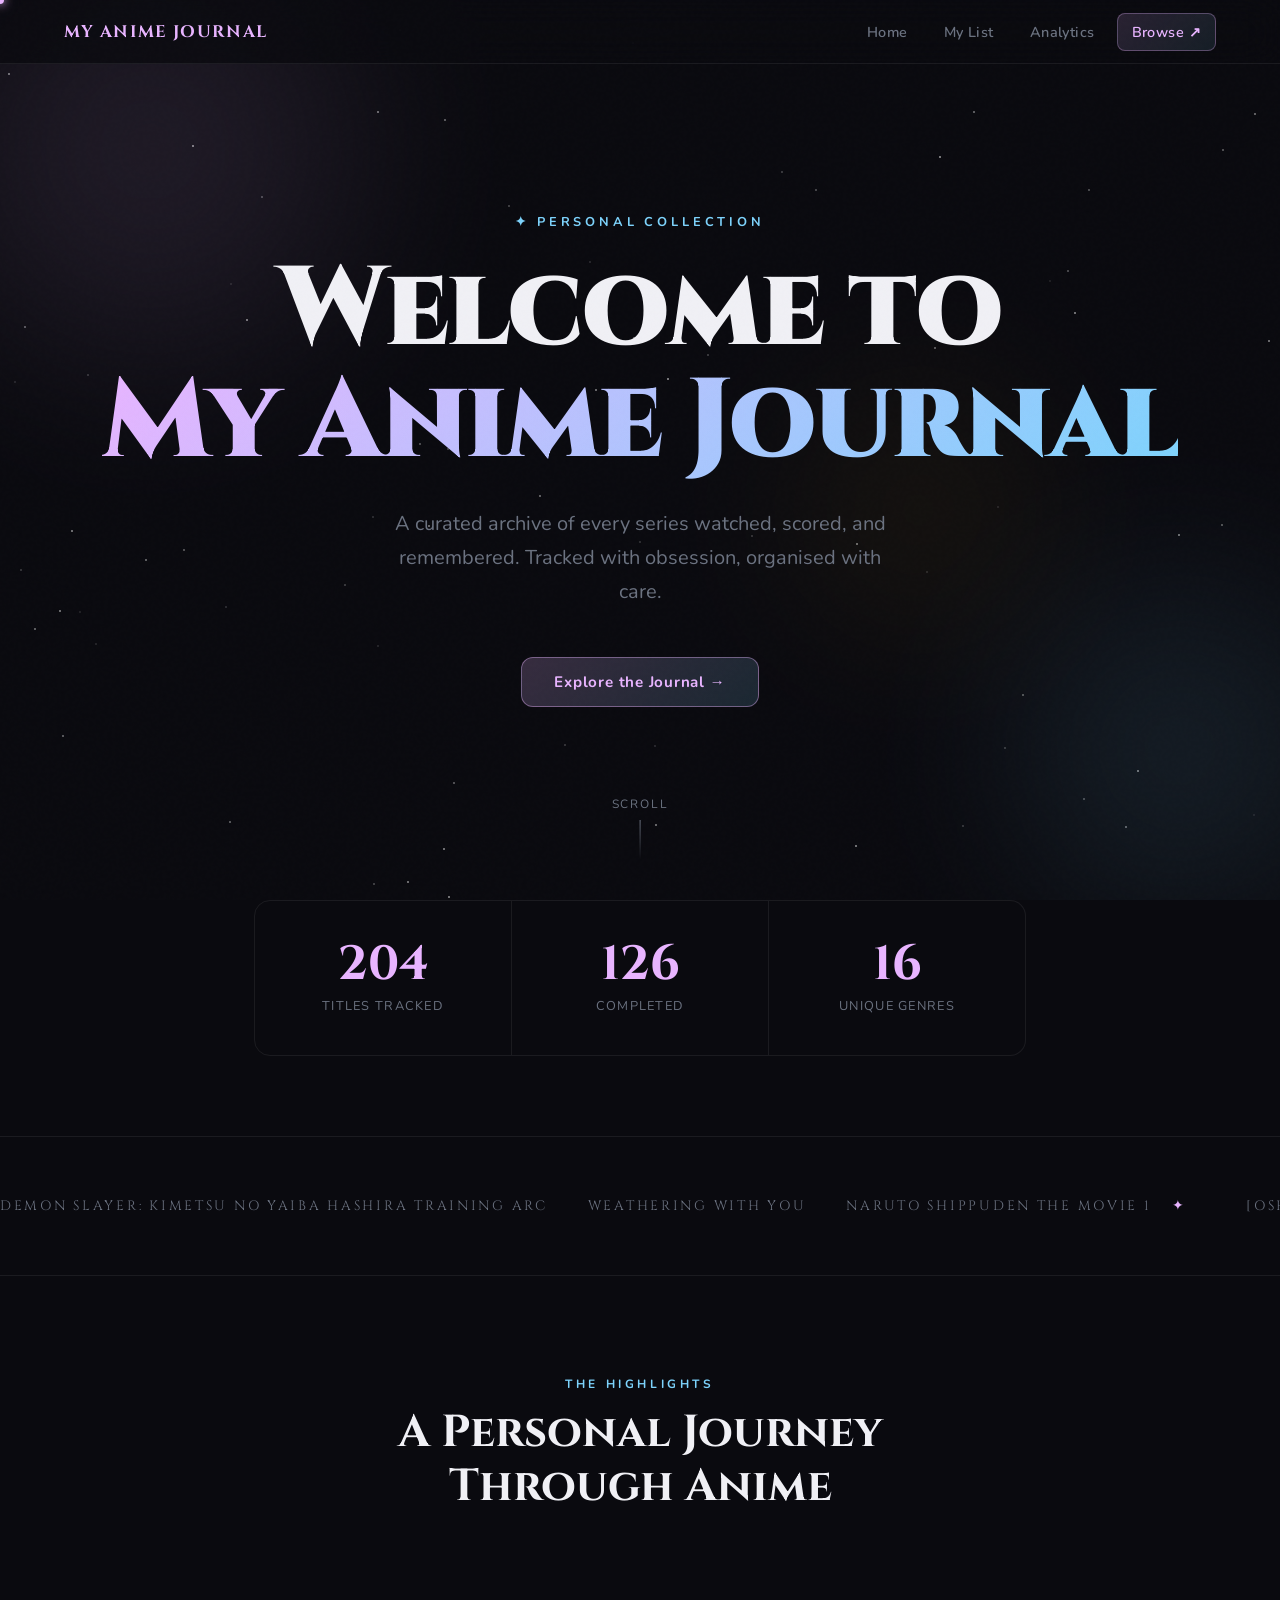
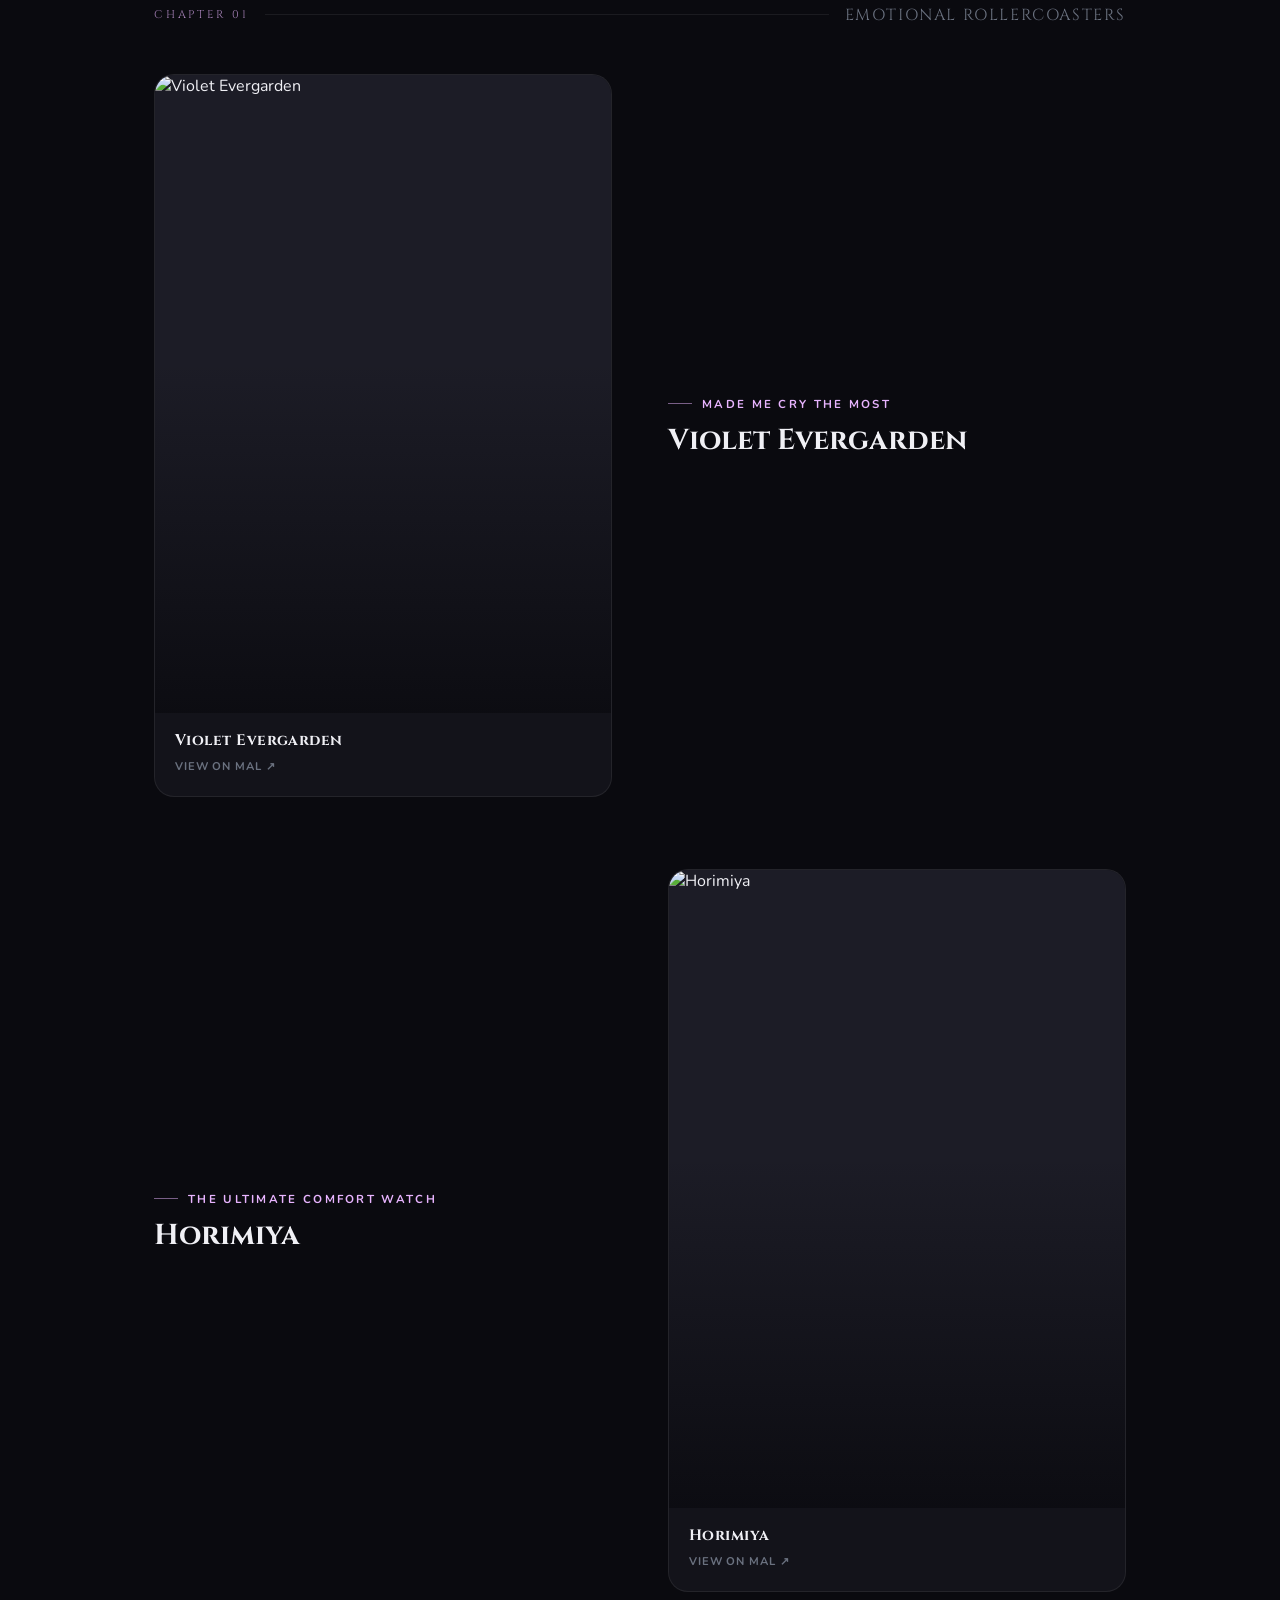
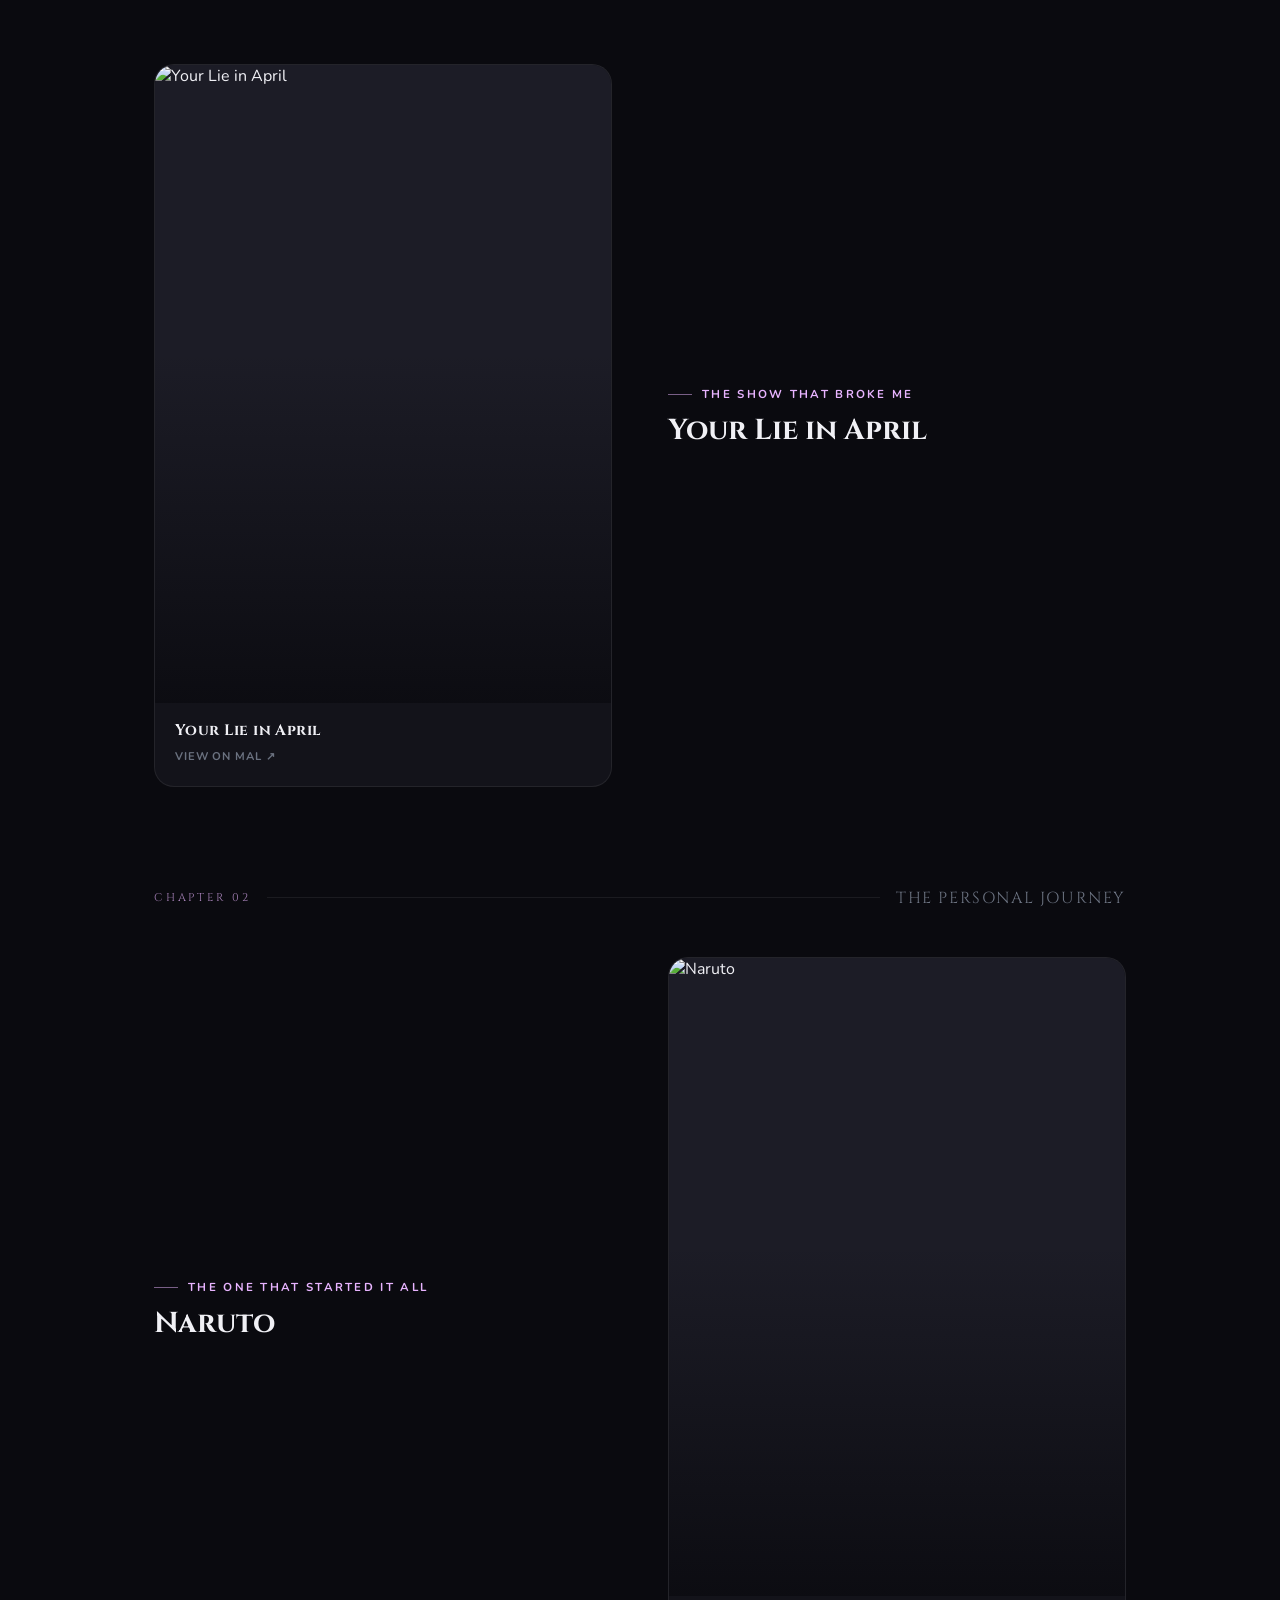
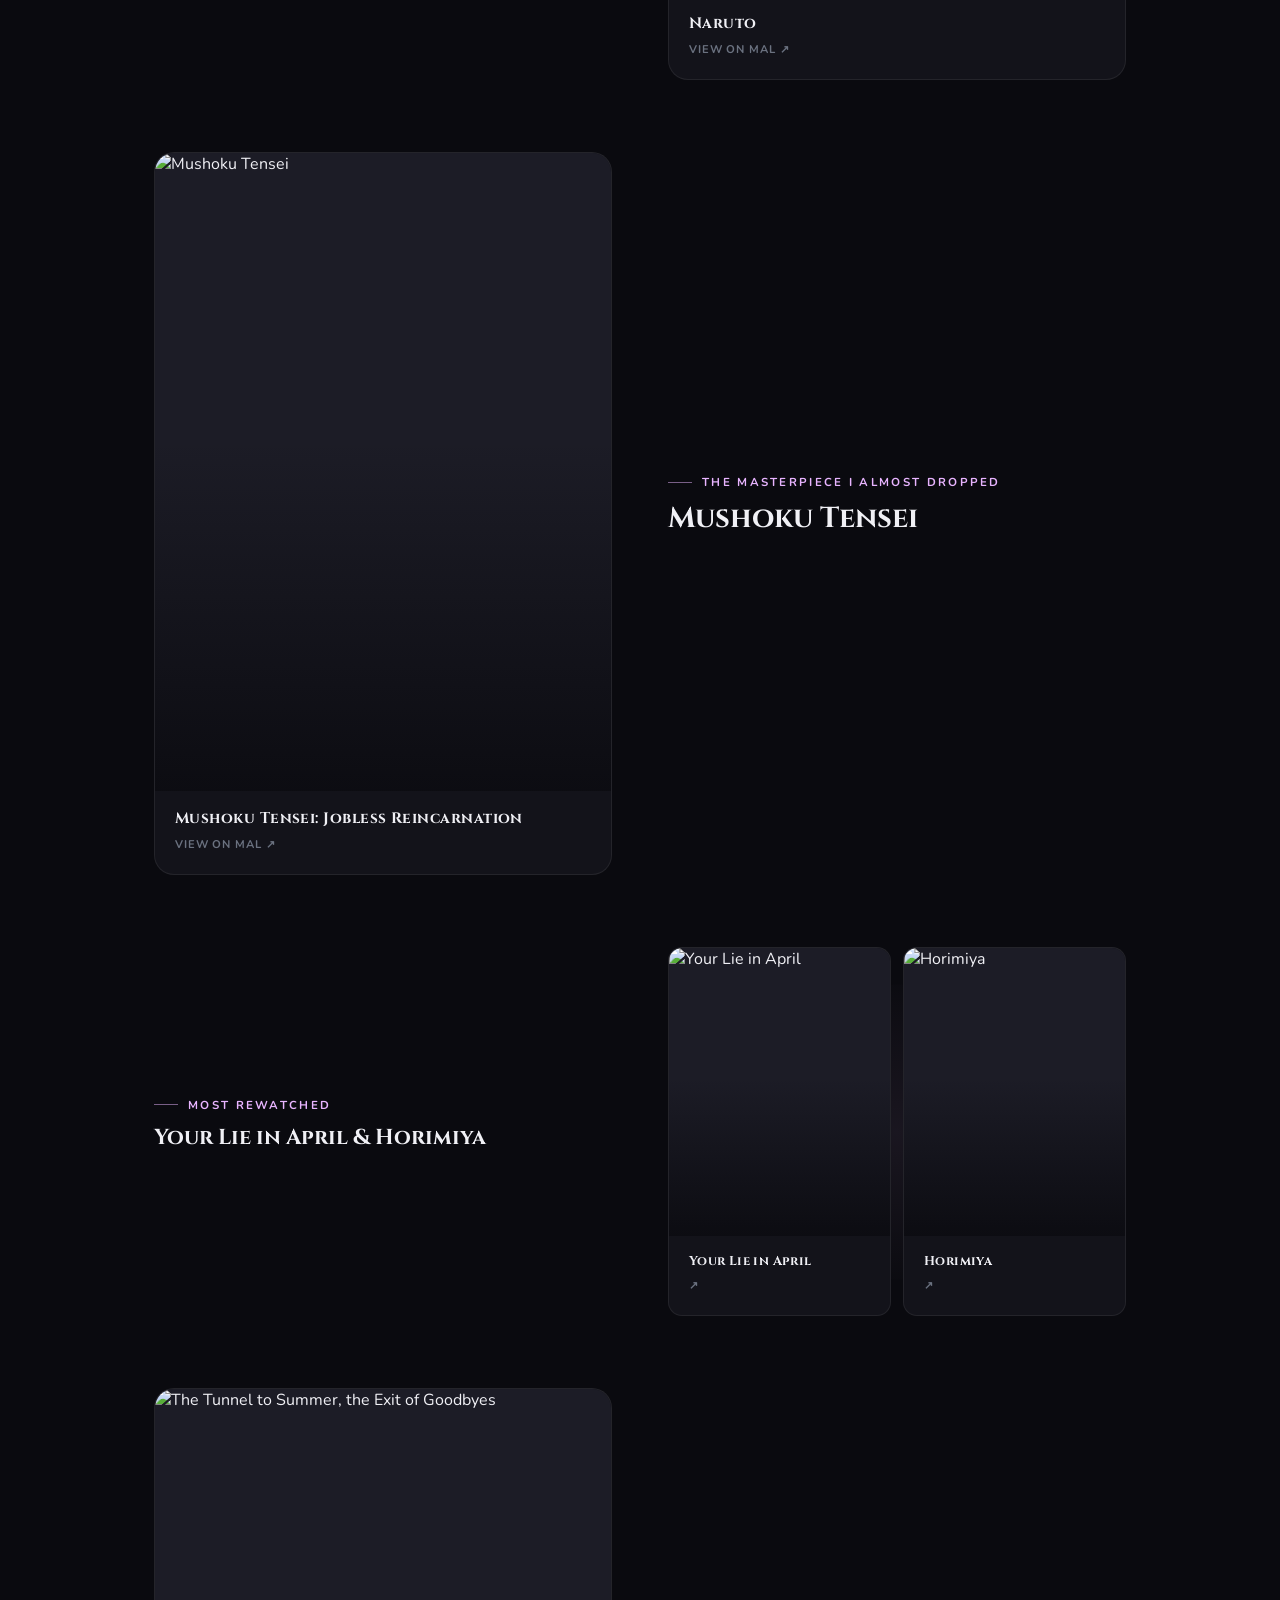
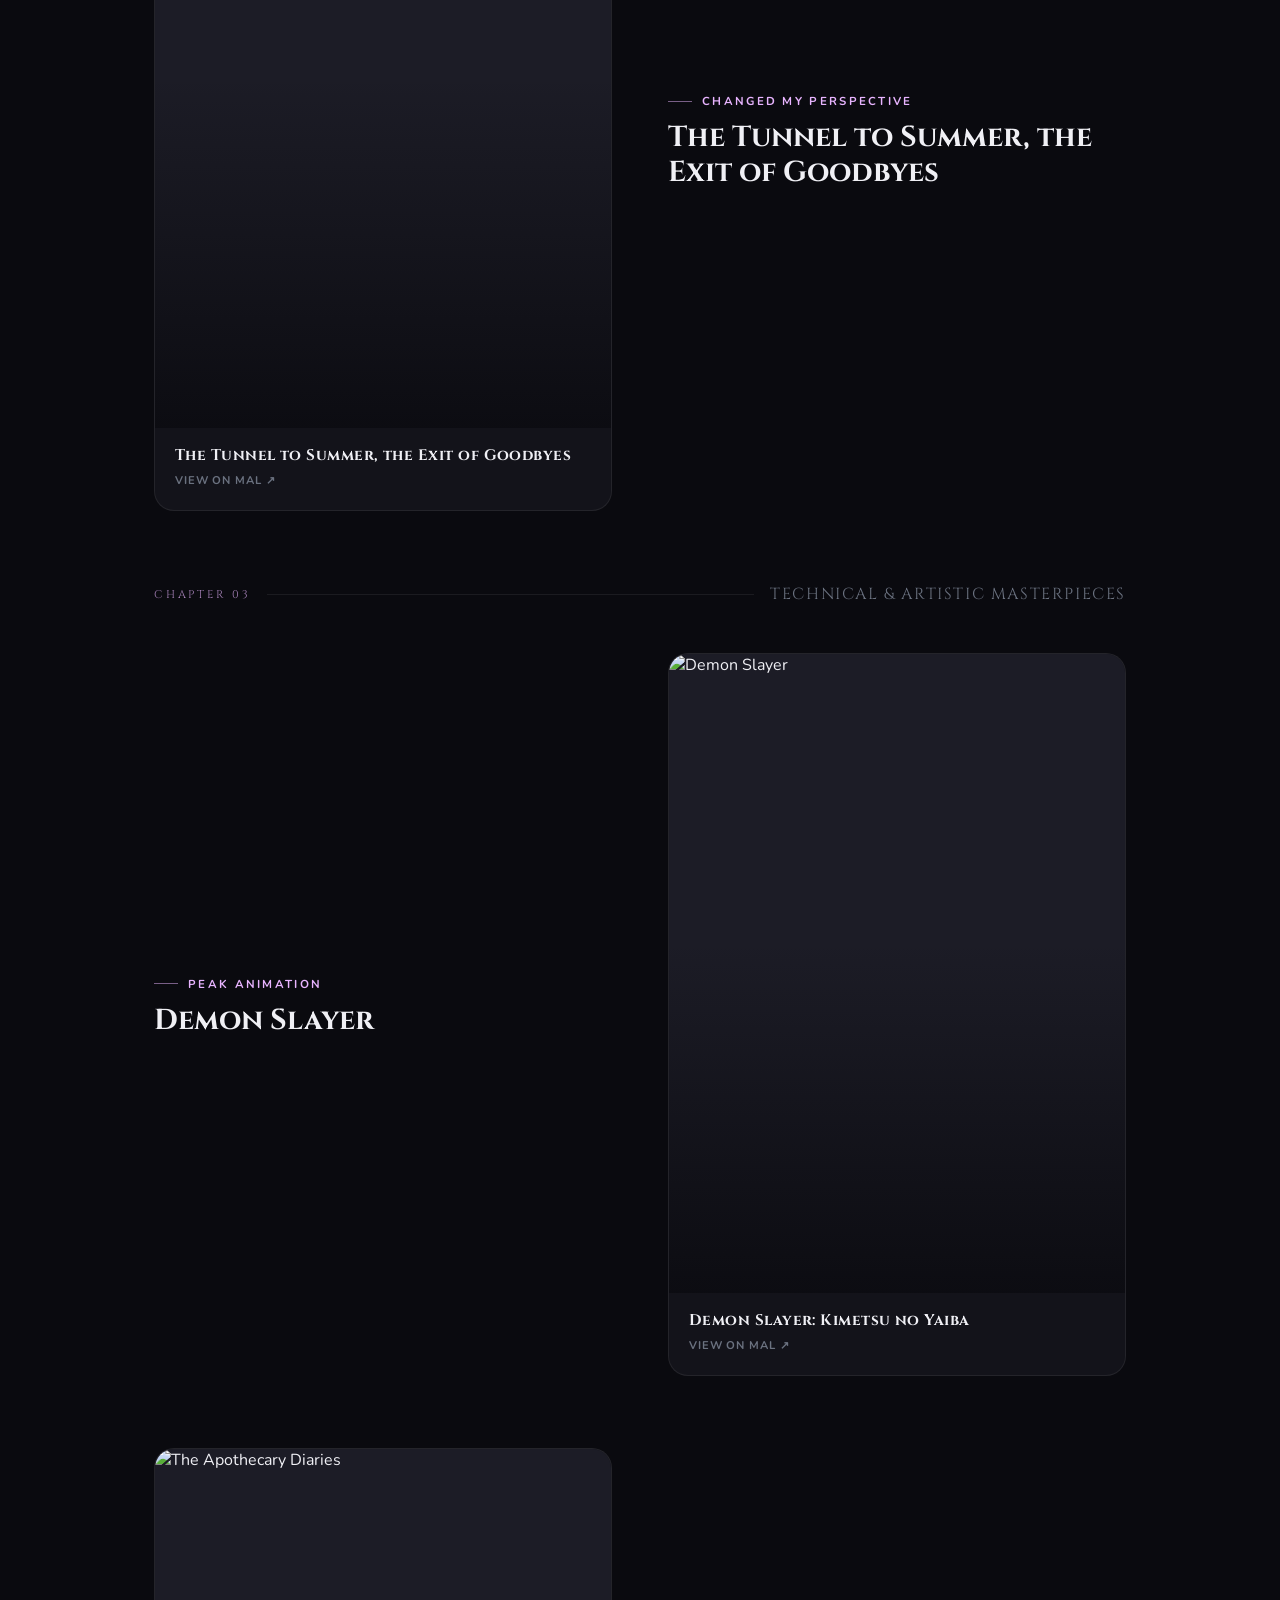
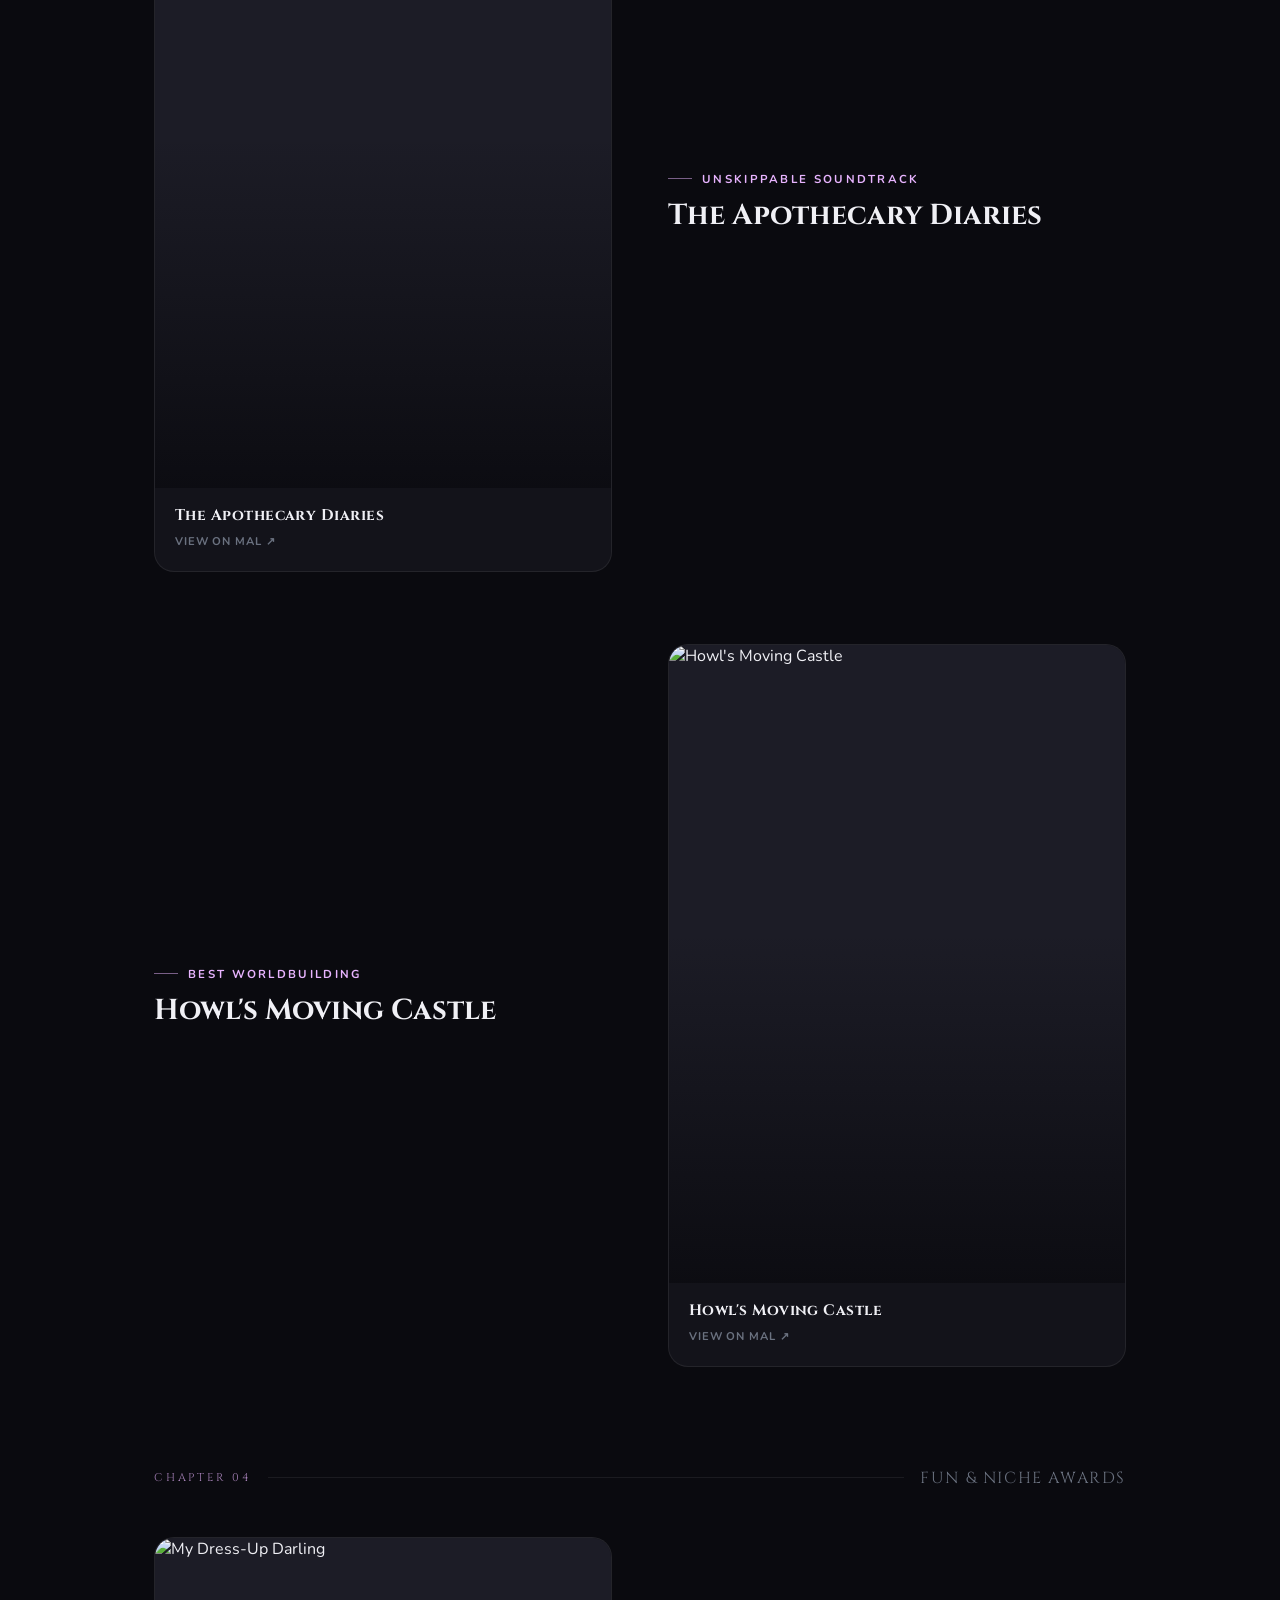
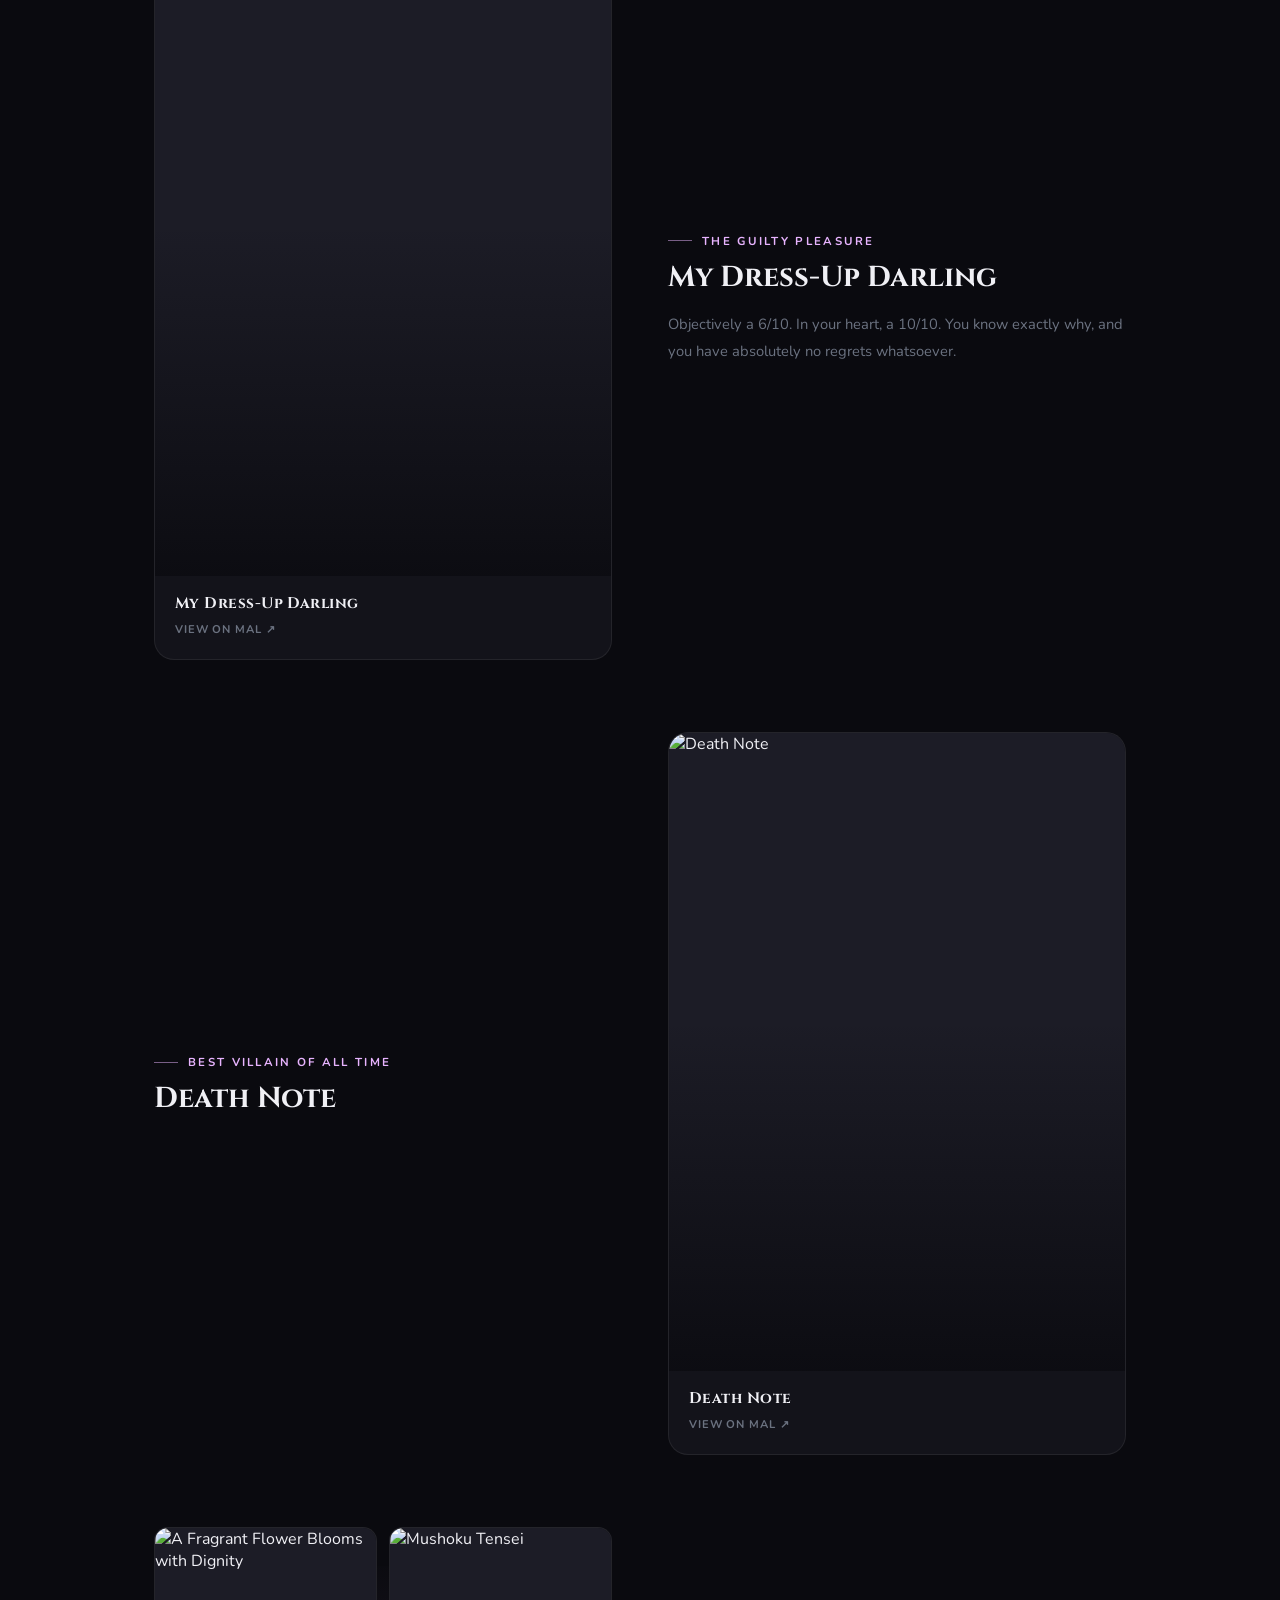
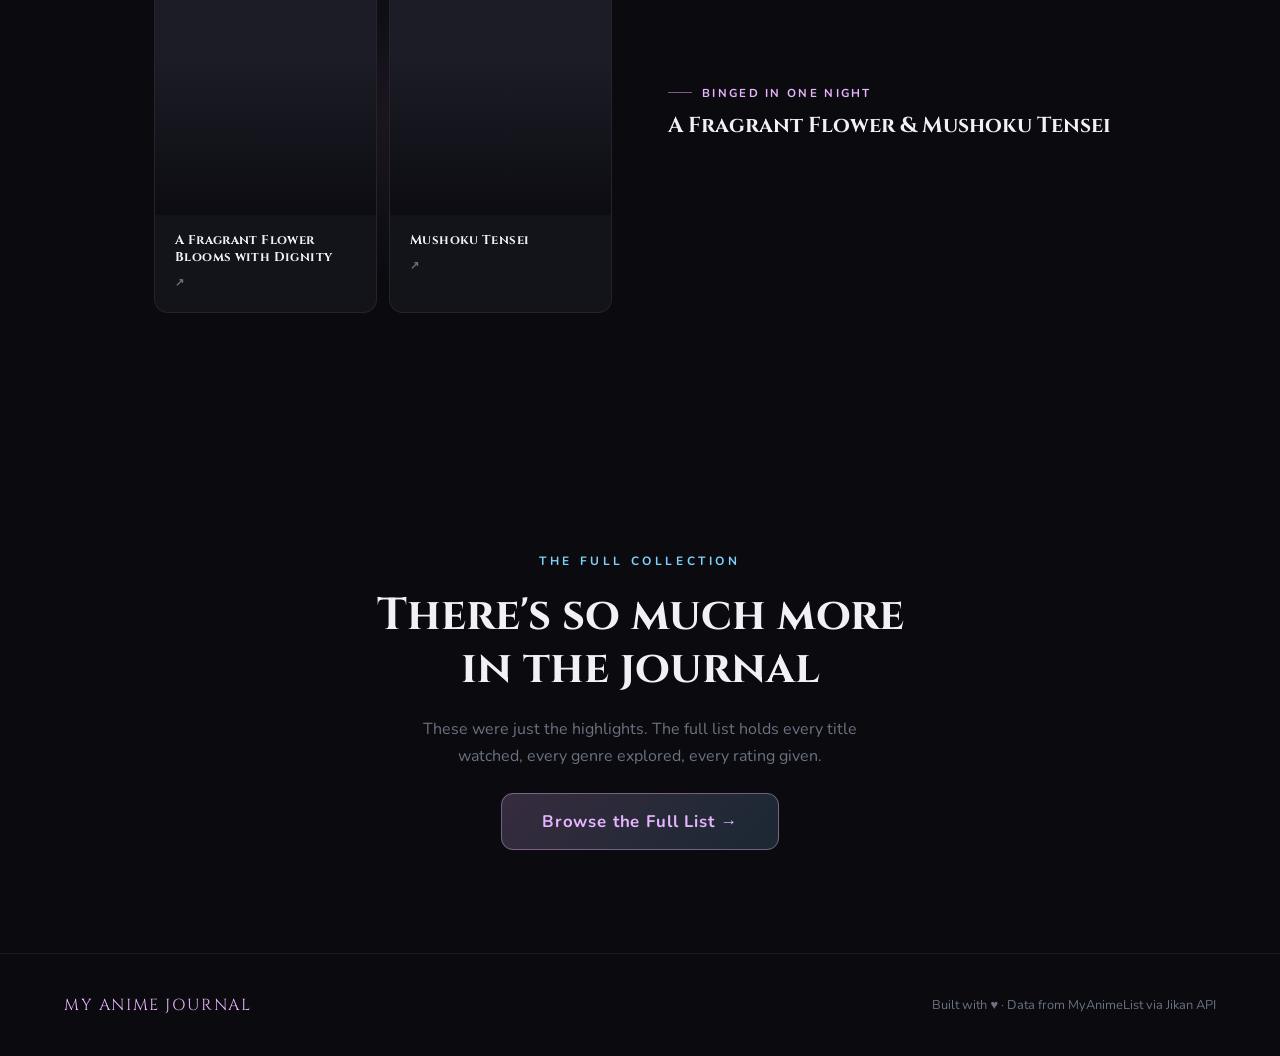
==== commit b1786a5a: "Add files via upload" ====
--- a/index.html
+++ b/index.html
@@ -3,9 +3,10 @@
 <head>
     <meta charset="UTF-8">
     <meta name="viewport" content="width=device-width, initial-scale=1.0">
-    <title>Anime Vault</title>
+    <title>My Anime Journal</title>
     <link rel="preconnect" href="https://fonts.googleapis.com">
     <link rel="preconnect" href="https://fonts.gstatic.com" crossorigin>
+    <link href="https://fonts.googleapis.com/css2?family=Cinzel:wght@400;700;900&family=Nunito:wght@300;400;600;700&display=swap" rel="stylesheet">
     <link rel="icon" type="image/png" href="favicon-16x16.png">
     <style>
         :root {
@@ -18,11 +19,9 @@
             --accent3: #fbbf24;
             --text: #f0f0f5;
             --muted: #6b7280;
-            --glow: rgba(232, 180, 255, 0.15);
         }
 
         * { box-sizing: border-box; margin: 0; padding: 0; }
-
         html { scroll-behavior: smooth; }
 
         body {
@@ -33,7 +32,7 @@
             cursor: none;
         }
 
-        /* Custom cursor — instant dot, no lag */
+        /* Cursor */
         .cursor {
             width: 8px; height: 8px;
             background: var(--accent);
@@ -43,20 +42,19 @@
             z-index: 99999;
             transform: translate(-50%, -50%);
             transition: width 0.15s, height 0.15s, background 0.15s;
-            box-shadow: 0 0 10px var(--accent), 0 0 20px rgba(232,180,255,0.3);
-        }
-
+            box-shadow: 0 0 10px var(--accent), 0 0 20px rgba(232,180,255,0.3);  /* ← the blur */
+        }
         .cursor.hovering {
-            width: 20px; height: 20px;
-            background: rgba(232,180,255,0.3);
-            box-shadow: 0 0 16px var(--accent);
-        }
-
-        /* Noise texture overlay */
+            width: 28px; height: 28px;
+            background: transparent;
+            border: 2px solid var(--accent);
+            border-radius: 50%;
+        }
+
+        /* Noise */
         body::before {
             content: '';
-            position: fixed;
-            inset: 0;
+            position: fixed; inset: 0;
             background-image: url("data:image/svg+xml,%3Csvg viewBox='0 0 256 256' xmlns='http://www.w3.org/2000/svg'%3E%3Cfilter id='noise'%3E%3CfeTurbulence type='fractalNoise' baseFrequency='0.9' numOctaves='4' stitchTiles='stitch'/%3E%3C/filter%3E%3Crect width='100%25' height='100%25' filter='url(%23noise)' opacity='0.03'/%3E%3C/svg%3E");
             pointer-events: none;
             z-index: 9998;
@@ -78,27 +76,19 @@
             border-bottom: 1px solid var(--border);
             transition: all 0.3s;
         }
-
         nav.scrolled {
             background: rgba(10,10,15,0.97);
             box-shadow: 0 4px 40px rgba(0,0,0,0.5);
         }
-
         .nav-logo {
             font-family: 'Cinzel', serif;
-            font-size: 1.2em;
+            font-size: 1.05em;
             font-weight: 700;
             color: var(--accent);
             letter-spacing: 0.08em;
             text-decoration: none;
         }
-
-        .nav-links {
-            display: flex;
-            align-items: center;
-            gap: 8px;
-        }
-
+        .nav-links { display: flex; align-items: center; gap: 8px; }
         .nav-link {
             color: var(--muted);
             text-decoration: none;
@@ -109,458 +99,221 @@
             transition: all 0.2s;
             letter-spacing: 0.03em;
         }
-
-        .nav-link:hover {
-            color: var(--text);
-            background: rgba(255,255,255,0.06);
-        }
-
+        .nav-link:hover { color: var(--text); background: rgba(255,255,255,0.06); }
         .nav-cta {
             background: linear-gradient(135deg, rgba(232,180,255,0.15), rgba(125,211,252,0.1));
             border: 1px solid rgba(232,180,255,0.3);
             color: var(--accent) !important;
-            border-radius: 8px;
-        }
-
+        }
         .nav-cta:hover {
             background: linear-gradient(135deg, rgba(232,180,255,0.25), rgba(125,211,252,0.2)) !important;
             border-color: rgba(232,180,255,0.6) !important;
         }
 
-        /* Hamburger */
         .hamburger {
-            display: none;
-            flex-direction: column;
-            gap: 5px;
-            cursor: none;
-            padding: 8px;
-            border: none;
-            background: none;
-        }
-
-        .hamburger span {
-            width: 24px;
-            height: 2px;
-            background: var(--text);
-            border-radius: 2px;
-            transition: all 0.3s;
-            display: block;
-        }
-
+            display: none; flex-direction: column; gap: 5px;
+            cursor: none; padding: 8px; border: none; background: none;
+        }
+        .hamburger span { width: 24px; height: 2px; background: var(--text); border-radius: 2px; transition: all 0.3s; display: block; }
         .hamburger.open span:nth-child(1) { transform: rotate(45deg) translate(5px, 5px); }
         .hamburger.open span:nth-child(2) { opacity: 0; }
         .hamburger.open span:nth-child(3) { transform: rotate(-45deg) translate(5px, -5px); }
 
         .mobile-menu {
-            display: none;
-            position: fixed;
+            display: none; position: fixed;
             top: 64px; left: 0; right: 0;
             background: rgba(10,10,15,0.98);
             backdrop-filter: blur(20px);
             border-bottom: 1px solid var(--border);
-            padding: 20px 5%;
-            z-index: 999;
-            flex-direction: column;
-            gap: 4px;
-        }
-
+            padding: 20px 5%; z-index: 999;
+            flex-direction: column; gap: 4px;
+        }
         .mobile-menu.open { display: flex; }
         .mobile-menu .nav-link { font-size: 1em; padding: 12px 16px; }
 
         /* HERO */
         .hero {
             min-height: 100vh;
-            display: flex;
-            flex-direction: column;
-            align-items: center;
-            justify-content: center;
+            display: flex; flex-direction: column;
+            align-items: center; justify-content: center;
             text-align: center;
             padding: 80px 5% 60px;
-            position: relative;
-            overflow: hidden;
-        }
-
-        /* Animated background orbs */
-        .orb {
-            position: absolute;
-            border-radius: 50%;
-            filter: blur(80px);
-            opacity: 0.12;
-            animation: drift 12s ease-in-out infinite alternate;
-        }
-
-        .orb-1 {
-            width: 500px; height: 500px;
-            background: radial-gradient(circle, #e8b4ff, transparent);
-            top: -100px; left: -100px;
-            animation-duration: 14s;
-        }
-
-        .orb-2 {
-            width: 400px; height: 400px;
-            background: radial-gradient(circle, #7dd3fc, transparent);
-            bottom: -50px; right: -100px;
-            animation-duration: 10s;
-            animation-delay: -3s;
-        }
-
-        .orb-3 {
-            width: 300px; height: 300px;
-            background: radial-gradient(circle, #fbbf24, transparent);
-            top: 40%; left: 60%;
-            animation-duration: 18s;
-            animation-delay: -6s;
-            opacity: 0.07;
-        }
-
-        @keyframes drift {
-            from { transform: translate(0, 0) scale(1); }
-            to { transform: translate(40px, 30px) scale(1.05); }
-        }
-
-        /* Star field */
-        .stars {
-            position: absolute;
-            inset: 0;
-            overflow: hidden;
-            pointer-events: none;
-        }
-
-        .star {
-            position: absolute;
-            width: 2px; height: 2px;
-            background: white;
-            border-radius: 50%;
-            animation: twinkle var(--d, 3s) ease-in-out infinite alternate;
-            opacity: var(--o, 0.3);
-        }
-
-        @keyframes twinkle {
-            from { opacity: var(--o, 0.3); transform: scale(1); }
-            to { opacity: calc(var(--o, 0.3) * 0.3); transform: scale(0.5); }
-        }
-
-        .hero-eyebrow {
-            font-family: 'Nunito', sans-serif;
-            font-size: 0.8em;
-            font-weight: 700;
-            letter-spacing: 0.3em;
-            color: var(--accent2);
-            text-transform: uppercase;
-            margin-bottom: 24px;
-            opacity: 0;
-            animation: slideUp 0.8s ease forwards 0.3s;
-        }
-
-        .hero-title {
-            font-family: 'Cinzel', serif;
-            font-size: clamp(3em, 10vw, 7em);
-            font-weight: 900;
-            line-height: 1.0;
-            letter-spacing: -0.02em;
-            margin-bottom: 28px;
-            opacity: 0;
-            animation: slideUp 0.9s ease forwards 0.5s;
-        }
-
-        .hero-title span {
-            background: linear-gradient(135deg, var(--accent), var(--accent2));
-            -webkit-background-clip: text;
-            -webkit-text-fill-color: transparent;
-            background-clip: text;
-            display: block;
-        }
-
-        .hero-sub {
-            font-size: clamp(1em, 2.5vw, 1.25em);
-            color: var(--muted);
-            max-width: 520px;
-            line-height: 1.7;
-            margin-bottom: 48px;
-            opacity: 0;
-            animation: slideUp 1s ease forwards 0.7s;
-        }
-
-        .hero-actions {
-            display: flex;
-            gap: 16px;
-            flex-wrap: wrap;
-            justify-content: center;
-            opacity: 0;
-            animation: slideUp 1s ease forwards 0.9s;
-        }
+            position: relative; overflow: hidden;
+        }
+        .orb { position: absolute; border-radius: 50%; filter: blur(80px); opacity: 0.12; animation: drift 12s ease-in-out infinite alternate; }
+        .orb-1 { width: 500px; height: 500px; background: radial-gradient(circle, #e8b4ff, transparent); top: -100px; left: -100px; animation-duration: 14s; }
+        .orb-2 { width: 400px; height: 400px; background: radial-gradient(circle, #7dd3fc, transparent); bottom: -50px; right: -100px; animation-duration: 10s; animation-delay: -3s; }
+        .orb-3 { width: 300px; height: 300px; background: radial-gradient(circle, #fbbf24, transparent); top: 40%; left: 60%; animation-duration: 18s; animation-delay: -6s; opacity: 0.07; }
+        @keyframes drift { from { transform: translate(0,0) scale(1); } to { transform: translate(40px,30px) scale(1.05); } }
+
+        .stars { position: absolute; inset: 0; overflow: hidden; pointer-events: none; }
+        .star { position: absolute; width: 2px; height: 2px; background: white; border-radius: 50%; animation: twinkle var(--d, 3s) ease-in-out infinite alternate; opacity: var(--o, 0.3); }
+        @keyframes twinkle { from { opacity: var(--o, 0.3); transform: scale(1); } to { opacity: calc(var(--o, 0.3) * 0.3); transform: scale(0.5); } }
+
+        .hero-eyebrow { font-size: 0.8em; font-weight: 700; letter-spacing: 0.3em; color: var(--accent2); text-transform: uppercase; margin-bottom: 24px; opacity: 0; animation: slideUp 0.8s ease forwards 0.3s; }
+        .hero-title { font-family: 'Cinzel', serif; font-size: clamp(3em, 10vw, 7em); font-weight: 900; line-height: 1.0; letter-spacing: -0.02em; margin-bottom: 28px; opacity: 0; animation: slideUp 0.9s ease forwards 0.5s; }
+        .hero-title span { background: linear-gradient(135deg, var(--accent), var(--accent2)); -webkit-background-clip: text; -webkit-text-fill-color: transparent; background-clip: text; display: block; }
+        .hero-sub { font-size: clamp(1em, 2.5vw, 1.25em); color: var(--muted); max-width: 520px; line-height: 1.7; margin-bottom: 48px; opacity: 0; animation: slideUp 1s ease forwards 0.7s; }
+        .hero-actions { display: flex; gap: 16px; flex-wrap: wrap; justify-content: center; opacity: 0; animation: slideUp 1s ease forwards 0.9s; }
 
         .btn-primary {
             padding: 14px 32px;
             background: linear-gradient(135deg, rgba(232,180,255,0.2), rgba(125,211,252,0.15));
             border: 1px solid rgba(232,180,255,0.4);
             color: var(--accent);
-            font-family: 'Nunito', sans-serif;
-            font-weight: 700;
-            font-size: 0.95em;
-            letter-spacing: 0.05em;
-            border-radius: 12px;
-            cursor: none;
-            text-decoration: none;
-            transition: all 0.3s;
-            position: relative;
-            overflow: hidden;
-        }
-
-        .btn-primary::before {
-            content: '';
-            position: absolute;
-            inset: 0;
-            background: linear-gradient(135deg, rgba(232,180,255,0.1), rgba(125,211,252,0.1));
-            opacity: 0;
-            transition: opacity 0.3s;
-        }
-
-        .btn-primary:hover::before { opacity: 1; }
-        .btn-primary:hover {
-            border-color: rgba(232,180,255,0.7);
-            transform: translateY(-2px);
-            box-shadow: 0 8px 32px rgba(232,180,255,0.15);
-        }
-
-        .btn-secondary {
-            padding: 14px 32px;
-            background: transparent;
+            font-family: 'Nunito', sans-serif; font-weight: 700; font-size: 0.95em;
+            letter-spacing: 0.05em; border-radius: 12px; cursor: none;
+            text-decoration: none; transition: all 0.3s;
+        }
+        .btn-primary:hover { border-color: rgba(232,180,255,0.7); transform: translateY(-2px); box-shadow: 0 8px 32px rgba(232,180,255,0.15); }
+
+        .scroll-hint {
+            position: absolute; bottom: 40px; left: 50%; transform: translateX(-50%);
+            display: flex; flex-direction: column; align-items: center; gap: 8px;
+            color: var(--muted); font-size: 0.75em; letter-spacing: 0.15em; text-transform: uppercase;
+            opacity: 0; animation: fadeIn 1s ease forwards 1.5s;
+        }
+        .scroll-line { width: 1px; height: 40px; background: linear-gradient(to bottom, var(--muted), transparent); animation: scrollPulse 2s ease-in-out infinite; }
+        @keyframes scrollPulse { 0%,100% { transform: scaleY(1); opacity: 0.5; } 50% { transform: scaleY(1.2); opacity: 1; } }
+
+        /* STATS */
+        .stats-strip { display: flex; justify-content: center; max-width: 900px; margin: 0 auto; padding: 0 5%; }
+        .stat-item {
+            flex: 1; text-align: center; padding: 40px 20px;
             border: 1px solid var(--border);
-            color: var(--muted);
-            font-family: 'Nunito', sans-serif;
-            font-weight: 600;
-            font-size: 0.95em;
-            letter-spacing: 0.05em;
-            border-radius: 12px;
-            cursor: none;
-            text-decoration: none;
-            transition: all 0.3s;
-        }
-
-        .btn-secondary:hover {
-            color: var(--text);
-            border-color: rgba(255,255,255,0.2);
-            background: rgba(255,255,255,0.04);
-        }
-
-        /* Scroll indicator */
-        .scroll-hint {
-            position: absolute;
-            bottom: 40px;
-            left: 50%;
-            transform: translateX(-50%);
-            display: flex;
-            flex-direction: column;
-            align-items: center;
-            gap: 8px;
-            color: var(--muted);
-            font-size: 0.75em;
-            letter-spacing: 0.15em;
-            text-transform: uppercase;
-            opacity: 0;
-            animation: fadeIn 1s ease forwards 1.5s;
-        }
-
-        .scroll-line {
-            width: 1px;
-            height: 40px;
-            background: linear-gradient(to bottom, var(--muted), transparent);
-            animation: scrollPulse 2s ease-in-out infinite;
-        }
-
-        @keyframes scrollPulse {
-            0%, 100% { transform: scaleY(1); opacity: 0.5; }
-            50% { transform: scaleY(1.2); opacity: 1; }
-        }
-
-        /* STATS STRIP */
-        .stats-strip {
-            display: flex;
-            justify-content: center;
-            gap: 0;
-            padding: 0 5%;
-            margin: 0 auto 80px;
-            max-width: 900px;
-        }
-
-        .stat-item {
-            flex: 1;
-            text-align: center;
-            padding: 40px 20px;
-            border: 1px solid var(--border);
-            position: relative;
-            opacity: 0;
-            transform: translateY(20px);
-            transition: all 0.6s ease;
-        }
-
+            opacity: 0; transform: translateY(20px); transition: all 0.6s ease;
+        }
         .stat-item:not(:first-child) { border-left: none; }
         .stat-item:first-child { border-radius: 16px 0 0 16px; }
         .stat-item:last-child { border-radius: 0 16px 16px 0; }
-
-        .stat-item.visible {
-            opacity: 1;
-            transform: translateY(0);
-        }
-
-        .stat-num {
-            font-family: 'Cinzel', serif;
-            font-size: clamp(2em, 5vw, 3em);
-            font-weight: 700;
-            color: var(--accent);
-            line-height: 1;
-            margin-bottom: 8px;
-        }
-
-        .stat-label {
-            font-size: 0.8em;
-            color: var(--muted);
-            letter-spacing: 0.1em;
-            text-transform: uppercase;
-        }
+        .stat-item.visible { opacity: 1; transform: translateY(0); }
+        .stat-num { font-family: 'Cinzel', serif; font-size: clamp(2em, 5vw, 3em); font-weight: 700; color: var(--accent); line-height: 1; margin-bottom: 8px; }
+        .stat-label { font-size: 0.8em; color: var(--muted); letter-spacing: 0.1em; text-transform: uppercase; }
 
         /* MARQUEE */
-        .marquee-section {
-            padding: 60px 0;
-            overflow: hidden;
-            border-top: 1px solid var(--border);
-            border-bottom: 1px solid var(--border);
-            margin-bottom: 80px;
-        }
-
-        .marquee-track {
-            display: flex;
-            gap: 40px;
-            white-space: nowrap;
-            animation: marquee 25s linear infinite;
-        }
-
+        .marquee-section { padding: 60px 0; overflow: hidden; border-top: 1px solid var(--border); border-bottom: 1px solid var(--border); margin-top: 80px; }
+        .marquee-track { display: flex; gap: 40px; white-space: nowrap; animation: marquee 30s linear infinite; }
         .marquee-track:hover { animation-play-state: paused; }
-
-        .marquee-item {
-            font-family: 'Cinzel', serif;
-            font-size: 0.85em;
-            letter-spacing: 0.2em;
-            color: var(--muted);
-            text-transform: uppercase;
-            flex-shrink: 0;
-        }
-
-        .marquee-item span {
-            color: var(--accent);
-            margin: 0 20px;
-        }
-
-        @keyframes marquee {
-            from { transform: translateX(0); }
-            to { transform: translateX(-50%); }
-        }
-
-        /* CTA */
-        .cta-section {
-            padding: 80px 5% 120px;
-            text-align: center;
-            position: relative;
-        }
-
-        .cta-inner {
-            max-width: 600px;
-            margin: 0 auto;
-            background: var(--surface);
-            border: 1px solid var(--border);
-            border-radius: 24px;
-            padding: 60px 40px;
-            position: relative;
-            overflow: hidden;
-        }
-
-        .cta-inner::before {
-            content: '';
-            position: absolute;
-            top: -50%; left: -50%;
-            width: 200%; height: 200%;
-            background: radial-gradient(circle at center, rgba(232,180,255,0.05), transparent 60%);
-            pointer-events: none;
-        }
-
-        .cta-title {
-            font-family: 'Cinzel', serif;
-            font-size: clamp(1.6em, 4vw, 2.2em);
-            margin-bottom: 16px;
-            opacity: 0;
-            transform: translateY(20px);
-            transition: all 0.6s ease;
-        }
-
-        .cta-title.visible { opacity: 1; transform: translateY(0); }
-
-        .cta-sub {
-            color: var(--muted);
-            margin-bottom: 36px;
-            font-size: 1em;
-            line-height: 1.7;
-            opacity: 0;
-            transform: translateY(20px);
-            transition: all 0.6s ease 0.1s;
-        }
-
-        .cta-sub.visible { opacity: 1; transform: translateY(0); }
-
-        .cta-btn {
-            opacity: 0;
-            transform: translateY(20px);
-            transition: all 0.6s ease 0.2s;
-        }
-
-        .cta-btn.visible { opacity: 1; transform: translateY(0); }
-
-        /* FOOTER */
-        footer {
-            border-top: 1px solid var(--border);
-            padding: 40px 5%;
-            display: flex;
-            align-items: center;
-            justify-content: space-between;
-            flex-wrap: wrap;
-            gap: 16px;
-        }
-
-        .footer-brand {
-            font-family: 'Cinzel', serif;
-            font-size: 1em;
-            color: var(--accent);
-            letter-spacing: 0.1em;
-        }
-
-        .footer-note {
-            font-size: 0.8em;
-            color: var(--muted);
-        }
-
-        @keyframes slideUp {
-            from { opacity: 0; transform: translateY(30px); }
-            to { opacity: 1; transform: translateY(0); }
-        }
-
-        @keyframes fadeIn {
-            from { opacity: 0; }
-            to { opacity: 1; }
-        }
-
-        /* Mobile */
+        .marquee-item { font-family: 'Cinzel', serif; font-size: 0.85em; letter-spacing: 0.2em; color: var(--muted); text-transform: uppercase; flex-shrink: 0; }
+        .marquee-item span { color: var(--accent); margin: 0 20px; }
+        @keyframes marquee { from { transform: translateX(0); } to { transform: translateX(-50%); } }
+
+        /* ===== JOURNEY ===== */
+        .journey-section { max-width: 1100px; margin: 0 auto; padding: 100px 5% 60px; }
+
+        .journey-header { text-align: center; margin-bottom: 90px; opacity: 0; transform: translateY(24px); transition: all 0.7s ease; }
+        .journey-header.visible { opacity: 1; transform: translateY(0); }
+        .journey-eyebrow { font-size: 0.75em; letter-spacing: 0.3em; color: var(--accent2); text-transform: uppercase; font-weight: 700; margin-bottom: 14px; display: block; }
+        .journey-title { font-family: 'Cinzel', serif; font-size: clamp(1.8em, 4vw, 2.8em); font-weight: 700; line-height: 1.2; }
+
+        .chapter-block { margin-bottom: 100px; }
+
+        .chapter-label {
+            display: flex; align-items: center; gap: 16px; margin-bottom: 48px;
+            opacity: 0; transform: translateX(-20px); transition: all 0.6s ease;
+        }
+        .chapter-label.visible { opacity: 1; transform: translateX(0); }
+        .chapter-num { font-family: 'Cinzel', serif; font-size: 0.7em; letter-spacing: 0.25em; color: var(--accent); text-transform: uppercase; opacity: 0.7; }
+        .chapter-line { flex: 1; height: 1px; background: var(--border); }
+        .chapter-name { font-family: 'Cinzel', serif; font-size: 1em; color: var(--muted); letter-spacing: 0.1em; text-transform: uppercase; }
+
+        /* Journey row */
+        .journey-row {
+            display: grid; grid-template-columns: 1fr 1fr; gap: 56px; align-items: center; margin-bottom: 72px;
+            opacity: 0; transform: translateY(40px); transition: all 0.7s cubic-bezier(0.22, 1, 0.36, 1);
+        }
+        .journey-row.visible { opacity: 1; transform: translateY(0); }
+        .journey-row.flip .journey-card { order: 2; }
+        .journey-row.flip .journey-text { order: 1; }
+
+        /* Card */
+        .journey-card { position: relative; }
+        .journey-card::after {
+            content: ''; position: absolute;
+            top: 50%; left: 50%; width: 80%; height: 80%;
+            transform: translate(-50%, -50%);
+            background: radial-gradient(circle, rgba(232,180,255,0.07), transparent 70%);
+            border-radius: 50%; pointer-events: none; z-index: -1;
+        }
+
+        .journey-card-inner {
+            background: var(--surface); border: 1px solid var(--border);
+            border-radius: 20px; overflow: hidden;
+            position: relative; transition: transform 0.4s cubic-bezier(0.34, 1.56, 0.64, 1), box-shadow 0.4s;
+            text-decoration: none; display: block; color: inherit;
+        }
+        .journey-card-inner:hover { transform: translateY(-8px) scale(1.02); box-shadow: 0 24px 60px rgba(0,0,0,0.5), 0 0 0 1px rgba(232,180,255,0.15); }
+
+        .journey-img-wrap { position: relative; width: 100%; padding-top: 140%; overflow: hidden; }
+        .journey-img { position: absolute; inset: 0; width: 100%; height: 100%; object-fit: cover; object-position: top; transition: transform 0.5s ease; background: var(--surface2); }
+        .journey-card-inner:hover .journey-img { transform: scale(1.05); }
+
+        .journey-img-overlay { position: absolute; inset: 0; background: linear-gradient(to top, rgba(10,10,15,0.88) 0%, transparent 55%); }
+
+        .journey-card-footer { padding: 18px 20px 20px; }
+        .journey-card-title { font-family: 'Cinzel', serif; font-size: 0.95em; font-weight: 700; letter-spacing: 0.03em; line-height: 1.3; }
+
+        .journey-mal-badge {
+            display: inline-flex; align-items: center; gap: 5px;
+            margin-top: 8px;
+            font-size: 0.7em; font-weight: 700; letter-spacing: 0.08em;
+            color: var(--muted); text-transform: uppercase;
+            transition: color 0.2s;
+        }
+        .journey-card-inner:hover .journey-mal-badge { color: var(--accent); }
+
+        /* Dual-card layout */
+        .dual-card-grid { display: grid; grid-template-columns: 1fr 1fr; gap: 12px; }
+        .dual-card-grid .journey-card-inner { border-radius: 14px; }
+        .dual-card-grid .journey-img-wrap { padding-top: 130%; }
+        .dual-card-grid .journey-card-title { font-size: 0.8em; }
+
+        /* Text */
+        .journey-text { display: flex; flex-direction: column; }
+        .award-label {
+            font-size: 0.72em; font-weight: 700; letter-spacing: 0.2em; text-transform: uppercase;
+            color: var(--accent); margin-bottom: 12px;
+            display: flex; align-items: center; gap: 10px;
+        }
+        .award-label::before { content: ''; width: 24px; height: 1px; background: var(--accent); opacity: 0.5; flex-shrink: 0; }
+        .award-name { font-family: 'Cinzel', serif; font-size: clamp(1.3em, 2.5vw, 1.8em); font-weight: 700; line-height: 1.2; margin-bottom: 16px; color: var(--text); }
+        .award-name-small { font-size: clamp(1.05em, 2vw, 1.35em); }
+        .award-desc { font-size: 0.92em; color: var(--muted); line-height: 1.8; }
+
+        /* Final CTA */
+        .final-cta { text-align: center; padding: 80px 5% 120px; }
+        .final-cta-eyebrow { font-size: 0.75em; letter-spacing: 0.3em; color: var(--accent2); text-transform: uppercase; font-weight: 700; margin-bottom: 20px; opacity: 0; transform: translateY(20px); transition: all 0.6s ease; display: block; }
+        .final-cta-eyebrow.visible { opacity: 1; transform: translateY(0); }
+        .final-cta-title { font-family: 'Cinzel', serif; font-size: clamp(1.8em, 4vw, 2.8em); font-weight: 700; margin-bottom: 20px; line-height: 1.2; opacity: 0; transform: translateY(20px); transition: all 0.6s ease 0.1s; }
+        .final-cta-title.visible { opacity: 1; transform: translateY(0); }
+        .final-cta-sub { color: var(--muted); font-size: 1em; line-height: 1.7; margin: 0 auto 40px; max-width: 480px; opacity: 0; transform: translateY(20px); transition: all 0.6s ease 0.2s; }
+        .final-cta-sub.visible { opacity: 1; transform: translateY(0); }
+        .final-cta-btn { opacity: 0; transform: translateY(20px); transition: all 0.6s ease 0.3s; }
+        .final-cta-btn.visible { opacity: 1; transform: translateY(0); }
+
+        /* Footer */
+        footer { border-top: 1px solid var(--border); padding: 40px 5%; display: flex; align-items: center; justify-content: space-between; flex-wrap: wrap; gap: 16px; }
+        .footer-brand { font-family: 'Cinzel', serif; font-size: 1em; color: var(--accent); letter-spacing: 0.1em; }
+        .footer-note { font-size: 0.8em; color: var(--muted); }
+
+        @keyframes slideUp { from { opacity: 0; transform: translateY(30px); } to { opacity: 1; transform: translateY(0); } }
+        @keyframes fadeIn { from { opacity: 0; } to { opacity: 1; } }
+
         @media (max-width: 768px) {
             .nav-links { display: none; }
             .hamburger { display: flex; }
-            .stats-strip { flex-direction: column; gap: 0; }
+            .stats-strip { flex-direction: column; }
             .stat-item { border-left: 1px solid var(--border) !important; }
             .stat-item:first-child { border-radius: 16px 16px 0 0; border-bottom: none; }
             .stat-item:last-child { border-radius: 0 0 16px 16px; }
             .stat-item:not(:first-child):not(:last-child) { border-radius: 0; border-bottom: none; }
-            .cta-inner { padding: 40px 24px; }
             footer { flex-direction: column; text-align: center; }
             body { cursor: auto; }
             .cursor { display: none; }
+            .journey-row { grid-template-columns: 1fr; gap: 28px; }
+            .journey-row.flip .journey-card { order: 0; }
+            .journey-row.flip .journey-text { order: 1; }
+            .journey-img-wrap { padding-top: 62%; }
         }
     </style>
 </head>
@@ -569,7 +322,7 @@
     <div class="cursor" id="cursor"></div>
 
     <nav id="navbar">
-        <a href="index.html" class="nav-logo">ANIME VAULT</a>
+        <a href="index.html" class="nav-logo">MY ANIME JOURNAL</a>
         <div class="nav-links">
             <a href="index.html" class="nav-link">Home</a>
             <a href="vault.html" class="nav-link">My List</a>
@@ -588,77 +341,388 @@
         <a href="vault.html" class="nav-link nav-cta">Browse ↗</a>
     </div>
 
+    <!-- HERO -->
     <section class="hero">
         <div class="stars" id="stars"></div>
         <div class="orb orb-1"></div>
         <div class="orb orb-2"></div>
         <div class="orb orb-3"></div>
-
         <p class="hero-eyebrow">✦ Personal Collection</p>
         <h1 class="hero-title">
             Welcome to<br>
-            <span>My Anime Vault</span>
+            <span>My Anime Journal</span>
         </h1>
         <p class="hero-sub">A curated archive of every series watched, scored, and remembered. Tracked with obsession, organised with care.</p>
-
         <div class="hero-actions">
-            <a href="vault.html" class="btn-primary">Explore the Vault →</a>
-            <a href="vault.html#analytics" class="btn-secondary">View Analytics</a>
+            <a href="vault.html" class="btn-primary">Explore the Journal →</a>
         </div>
-
         <div class="scroll-hint">
             <span>Scroll</span>
             <div class="scroll-line"></div>
         </div>
     </section>
 
+    <!-- STATS -->
     <div class="stats-strip" id="statsStrip">
-        <div class="stat-item">
-            <div class="stat-num" id="heroStatTotal">—</div>
-            <div class="stat-label">Titles Tracked</div>
+        <div class="stat-item"><div class="stat-num" id="heroStatTotal">—</div><div class="stat-label">Titles Tracked</div></div>
+        <div class="stat-item"><div class="stat-num" id="heroStatCompleted">—</div><div class="stat-label">Completed</div></div>
+        <div class="stat-item"><div class="stat-num" id="heroStatGenres">—</div><div class="stat-label">Unique Genres</div></div>
+    </div>
+
+    <!-- MARQUEE -->
+    <div class="marquee-section"><div class="marquee-track" id="marqueeTrack"></div></div>
+
+    <!-- JOURNEY -->
+    <section class="journey-section">
+
+        <div class="journey-header">
+            <span class="journey-eyebrow">The Highlights</span>
+            <h2 class="journey-title">A Personal Journey<br>Through Anime</h2>
         </div>
-        <div class="stat-item">
-            <div class="stat-num" id="heroStatCompleted">—</div>
-            <div class="stat-label">Completed</div>
+
+        <!-- Chapter 1 -->
+        <div class="chapter-block">
+            <div class="chapter-label">
+                <span class="chapter-num">Chapter 01</span>
+                <div class="chapter-line"></div>
+                <span class="chapter-name">Emotional Rollercoasters</span>
+            </div>
+
+            <div class="journey-row">
+                <div class="journey-card">
+                    <a class="journey-card-inner" href="https://myanimelist.net/anime/33352" target="_blank" rel="noopener">
+                        <div class="journey-img-wrap">
+                            <img class="journey-img" data-mal-id="33352" alt="Violet Evergarden">
+                            <div class="journey-img-overlay"></div>
+                        </div>
+                        <div class="journey-card-footer">
+                            <div class="journey-card-title">Violet Evergarden</div>
+                            <div class="journey-mal-badge">View on MAL ↗</div>
+                        </div>
+                    </a>
+                </div>
+                <div class="journey-text">
+                    <span class="award-label">Made Me Cry the Most</span>
+                    <div class="award-name">Violet Evergarden</div>
+                    <p class="award-desc"></p>
+                </div>
+            </div>
+
+            <div class="journey-row flip">
+                <div class="journey-card">
+                    <a class="journey-card-inner" href="https://myanimelist.net/anime/42897" target="_blank" rel="noopener">
+                        <div class="journey-img-wrap">
+                            <img class="journey-img" data-mal-id="42897" alt="Horimiya">
+                            <div class="journey-img-overlay"></div>
+                        </div>
+                        <div class="journey-card-footer">
+                            <div class="journey-card-title">Horimiya</div>
+                            <div class="journey-mal-badge">View on MAL ↗</div>
+                        </div>
+                    </a>
+                </div>
+                <div class="journey-text">
+                    <span class="award-label">The Ultimate Comfort Watch</span>
+                    <div class="award-name">Horimiya</div>
+                    <p class="award-desc"></p>
+                </div>
+            </div>
+
+            <div class="journey-row">
+                <div class="journey-card">
+                    <a class="journey-card-inner" href="https://myanimelist.net/anime/23273" target="_blank" rel="noopener">
+                        <div class="journey-img-wrap">
+                            <img class="journey-img" data-mal-id="23273" alt="Your Lie in April">
+                            <div class="journey-img-overlay"></div>
+                        </div>
+                        <div class="journey-card-footer">
+                            <div class="journey-card-title">Your Lie in April</div>
+                            <div class="journey-mal-badge">View on MAL ↗</div>
+                        </div>
+                    </a>
+                </div>
+                <div class="journey-text">
+                    <span class="award-label">The Show That Broke Me</span>
+                    <div class="award-name">Your Lie in April</div>
+                    <p class="award-desc"></p>
+                </div>
+            </div>
         </div>
-        <div class="stat-item">
-            <div class="stat-num" id="heroStatGenres">—</div>
-            <div class="stat-label">Unique Genres</div>
+
+        <!-- Chapter 2 -->
+        <div class="chapter-block">
+            <div class="chapter-label">
+                <span class="chapter-num">Chapter 02</span>
+                <div class="chapter-line"></div>
+                <span class="chapter-name">The Personal Journey</span>
+            </div>
+
+            <div class="journey-row flip">
+                <div class="journey-card">
+                    <a class="journey-card-inner" href="https://myanimelist.net/anime/20" target="_blank" rel="noopener">
+                        <div class="journey-img-wrap">
+                            <img class="journey-img" data-mal-id="20" alt="Naruto">
+                            <div class="journey-img-overlay"></div>
+                        </div>
+                        <div class="journey-card-footer">
+                            <div class="journey-card-title">Naruto</div>
+                            <div class="journey-mal-badge">View on MAL ↗</div>
+                        </div>
+                    </a>
+                </div>
+                <div class="journey-text">
+                    <span class="award-label">The One That Started It All</span>
+                    <div class="award-name">Naruto</div>
+                    <p class="award-desc"></p>
+                </div>
+            </div>
+
+            <div class="journey-row">
+                <div class="journey-card">
+                    <a class="journey-card-inner" href="https://myanimelist.net/anime/39535" target="_blank" rel="noopener">
+                        <div class="journey-img-wrap">
+                            <img class="journey-img" data-mal-id="39535" alt="Mushoku Tensei">
+                            <div class="journey-img-overlay"></div>
+                        </div>
+                        <div class="journey-card-footer">
+                            <div class="journey-card-title">Mushoku Tensei: Jobless Reincarnation</div>
+                            <div class="journey-mal-badge">View on MAL ↗</div>
+                        </div>
+                    </a>
+                </div>
+                <div class="journey-text">
+                    <span class="award-label">The Masterpiece I Almost Dropped</span>
+                    <div class="award-name">Mushoku Tensei</div>
+                    <p class="award-desc"></p>
+                </div>
+            </div>
+
+            <div class="journey-row flip">
+                <div class="journey-card">
+                    <div class="dual-card-grid">
+                        <a class="journey-card-inner" href="https://myanimelist.net/anime/23273" target="_blank" rel="noopener">
+                            <div class="journey-img-wrap">
+                                <img class="journey-img" data-mal-id="23273" alt="Your Lie in April">
+                                <div class="journey-img-overlay"></div>
+                            </div>
+                            <div class="journey-card-footer">
+                                <div class="journey-card-title">Your Lie in April</div>
+                                <div class="journey-mal-badge">↗</div>
+                            </div>
+                        </a>
+                        <a class="journey-card-inner" href="https://myanimelist.net/anime/42897" target="_blank" rel="noopener">
+                            <div class="journey-img-wrap">
+                                <img class="journey-img" data-mal-id="42897" alt="Horimiya">
+                                <div class="journey-img-overlay"></div>
+                            </div>
+                            <div class="journey-card-footer">
+                                <div class="journey-card-title">Horimiya</div>
+                                <div class="journey-mal-badge">↗</div>
+                            </div>
+                        </a>
+                    </div>
+                </div>
+                <div class="journey-text">
+                    <span class="award-label">Most Rewatched</span>
+                    <div class="award-name award-name-small">Your Lie in April & Horimiya</div>
+                    <p class="award-desc"></p>
+                </div>
+            </div>
+
+            <div class="journey-row">
+                <div class="journey-card">
+                    <a class="journey-card-inner" href="https://myanimelist.net/anime/50593" target="_blank" rel="noopener">
+                        <div class="journey-img-wrap">
+                            <img class="journey-img" data-mal-id="50593" alt="The Tunnel to Summer, the Exit of Goodbyes">
+                            <div class="journey-img-overlay"></div>
+                        </div>
+                        <div class="journey-card-footer">
+                            <div class="journey-card-title">The Tunnel to Summer, the Exit of Goodbyes</div>
+                            <div class="journey-mal-badge">View on MAL ↗</div>
+                        </div>
+                    </a>
+                </div>
+                <div class="journey-text">
+                    <span class="award-label">Changed My Perspective</span>
+                    <div class="award-name">The Tunnel to Summer, the Exit of Goodbyes</p>
+                </div>
+            </div>
+        </div>
+
+        <!-- Chapter 3 -->
+        <div class="chapter-block">
+            <div class="chapter-label">
+                <span class="chapter-num">Chapter 03</span>
+                <div class="chapter-line"></div>
+                <span class="chapter-name">Technical & Artistic Masterpieces</span>
+            </div>
+
+            <div class="journey-row flip">
+                <div class="journey-card">
+                    <a class="journey-card-inner" href="https://myanimelist.net/anime/38000" target="_blank" rel="noopener">
+                        <div class="journey-img-wrap">
+                            <img class="journey-img" data-mal-id="38000" alt="Demon Slayer">
+                            <div class="journey-img-overlay"></div>
+                        </div>
+                        <div class="journey-card-footer">
+                            <div class="journey-card-title">Demon Slayer: Kimetsu no Yaiba</div>
+                            <div class="journey-mal-badge">View on MAL ↗</div>
+                        </div>
+                    </a>
+                </div>
+                <div class="journey-text">
+                    <span class="award-label">Peak Animation</span>
+                    <div class="award-name">Demon Slayer</div>
+                    <p class="award-desc"></p>
+                </div>
+            </div>
+
+            <div class="journey-row">
+                <div class="journey-card">
+                    <a class="journey-card-inner" href="https://myanimelist.net/anime/54595" target="_blank" rel="noopener">
+                        <div class="journey-img-wrap">
+                            <img class="journey-img" data-mal-id="54492" alt="The Apothecary Diaries">
+                            <div class="journey-img-overlay"></div>
+                        </div>
+                        <div class="journey-card-footer">
+                            <div class="journey-card-title">The Apothecary Diaries</div>
+                            <div class="journey-mal-badge">View on MAL ↗</div>
+                        </div>
+                    </a>
+                </div>
+                <div class="journey-text">
+                    <span class="award-label">Unskippable Soundtrack</span>
+                    <div class="award-name">The Apothecary Diaries</div>
+                    <p class="award-desc"></p>
+                </div>
+            </div>
+
+            <div class="journey-row flip">
+                <div class="journey-card">
+                    <a class="journey-card-inner" href="https://myanimelist.net/anime/431" target="_blank" rel="noopener">
+                        <div class="journey-img-wrap">
+                            <img class="journey-img" data-mal-id="431" alt="Howl's Moving Castle">
+                            <div class="journey-img-overlay"></div>
+                        </div>
+                        <div class="journey-card-footer">
+                            <div class="journey-card-title">Howl's Moving Castle</div>
+                            <div class="journey-mal-badge">View on MAL ↗</div>
+                        </div>
+                    </a>
+                </div>
+                <div class="journey-text">
+                    <span class="award-label">Best Worldbuilding</span>
+                    <div class="award-name">Howl's Moving Castle</div>
+                    <p class="award-desc"></p>
+                </div>
+            </div>
+        </div>
+
+        <!-- Chapter 4 -->
+        <div class="chapter-block">
+            <div class="chapter-label">
+                <span class="chapter-num">Chapter 04</span>
+                <div class="chapter-line"></div>
+                <span class="chapter-name">Fun & Niche Awards</span>
+            </div>
+
+            <div class="journey-row">
+                <div class="journey-card">
+                    <a class="journey-card-inner" href="https://myanimelist.net/anime/48789" target="_blank" rel="noopener">
+                        <div class="journey-img-wrap">
+                            <img class="journey-img" data-mal-id="48736" alt="My Dress-Up Darling">
+                            <div class="journey-img-overlay"></div>
+                        </div>
+                        <div class="journey-card-footer">
+                            <div class="journey-card-title">My Dress-Up Darling</div>
+                            <div class="journey-mal-badge">View on MAL ↗</div>
+                        </div>
+                    </a>
+                </div>
+                <div class="journey-text">
+                    <span class="award-label">The Guilty Pleasure</span>
+                    <div class="award-name">My Dress-Up Darling</div>
+                    <p class="award-desc">Objectively a 6/10. In your heart, a 10/10. You know exactly why, and you have absolutely no regrets whatsoever.</p>
+                </div>
+            </div>
+
+            <div class="journey-row flip">
+                <div class="journey-card">
+                    <a class="journey-card-inner" href="https://myanimelist.net/anime/1535" target="_blank" rel="noopener">
+                        <div class="journey-img-wrap">
+                            <img class="journey-img" data-mal-id="1535" alt="Death Note">
+                            <div class="journey-img-overlay"></div>
+                        </div>
+                        <div class="journey-card-footer">
+                            <div class="journey-card-title">Death Note</div>
+                            <div class="journey-mal-badge">View on MAL ↗</div>
+                        </div>
+                    </a>
+                </div>
+                <div class="journey-text">
+                    <span class="award-label">Best Villain of All Time</span>
+                    <div class="award-name">Death Note</div>
+                    <p class="award-desc"></p>
+                </div>
+            </div>
+
+            <div class="journey-row">
+                <div class="journey-card">
+                    <div class="dual-card-grid">
+                        <a class="journey-card-inner" href="https://myanimelist.net/anime/54233" target="_blank" rel="noopener">
+                            <div class="journey-img-wrap">
+                                <img class="journey-img" data-mal-id="59845" alt="A Fragrant Flower Blooms with Dignity">
+                                <div class="journey-img-overlay"></div>
+                            </div>
+                            <div class="journey-card-footer">
+                                <div class="journey-card-title">A Fragrant Flower Blooms with Dignity</div>
+                                <div class="journey-mal-badge">↗</div>
+                            </div>
+                        </a>
+                        <a class="journey-card-inner" href="https://myanimelist.net/anime/39535" target="_blank" rel="noopener">
+                            <div class="journey-img-wrap">
+                                <img class="journey-img" data-mal-id="39535" alt="Mushoku Tensei">
+                                <div class="journey-img-overlay"></div>
+                            </div>
+                            <div class="journey-card-footer">
+                                <div class="journey-card-title">Mushoku Tensei</div>
+                                <div class="journey-mal-badge">↗</div>
+                            </div>
+                        </a>
+                    </div>
+                </div>
+                <div class="journey-text">
+                    <span class="award-label">Binged in One Night</span>
+                    <div class="award-name award-name-small">A Fragrant Flower & Mushoku Tensei</div>
+                    <p class="award-desc"></p>
+                </div>
+            </div>
+        </div>
+
+    </section>
+
+    <!-- FINAL CTA -->
+    <div class="final-cta">
+        <span class="final-cta-eyebrow">The Full Collection</span>
+        <h2 class="final-cta-title">There's so much more<br>in the journal</h2>
+        <p class="final-cta-sub">These were just the highlights. The full list holds every title watched, every genre explored, every rating given.</p>
+        <div class="final-cta-btn">
+            <a href="vault.html" class="btn-primary" style="font-size:1.05em; padding:16px 40px;">Browse the Full List →</a>
         </div>
     </div>
 
-    <div class="marquee-section">
-        <div class="marquee-track" id="marqueeTrack">
-            <!-- Populated by JS -->
-        </div>
-    </div>
-
-    <section class="cta-section">
-        <div class="cta-inner">
-            <h2 class="cta-title">Ready to explore?</h2>
-            <p class="cta-sub">Dive into the full collection, filter by status, search by genre, and see the stats behind the watch history.</p>
-            <div class="cta-btn">
-                <a href="vault.html" class="btn-primary" style="font-size:1.05em; padding:16px 40px;">Enter the Vault →</a>
-            </div>
-        </div>
-    </section>
-
     <footer>
-        <div class="footer-brand">ANIME VAULT</div>
+        <div class="footer-brand">MY ANIME JOURNAL</div>
         <div class="footer-note">Built with ♥ · Data from MyAnimeList via Jikan API</div>
     </footer>
 
     <script>
-        // Cursor — instant, no lag
+        // Cursor
         const cursor = document.getElementById('cursor');
-        let mx = 0, my = 0;
-
         document.addEventListener('mousemove', e => {
-            mx = e.clientX; my = e.clientY;
-            cursor.style.left = mx + 'px';
-            cursor.style.top = my + 'px';
+            cursor.style.left = e.clientX + 'px';
+            cursor.style.top = e.clientY + 'px';
         });
-
         document.querySelectorAll('a, button, .stat-item').forEach(el => {
             el.addEventListener('mouseenter', () => cursor.classList.add('hovering'));
             el.addEventListener('mouseleave', () => cursor.classList.remove('hovering'));
@@ -669,13 +733,7 @@
         for (let i = 0; i < 80; i++) {
             const s = document.createElement('div');
             s.className = 'star';
-            s.style.cssText = `
-                left: ${Math.random() * 100}%;
-                top: ${Math.random() * 100}%;
-                --d: ${2 + Math.random() * 4}s;
-                --o: ${0.1 + Math.random() * 0.5};
-                animation-delay: ${Math.random() * 5}s;
-            `;
+            s.style.cssText = `left:${Math.random()*100}%;top:${Math.random()*100}%;--d:${2+Math.random()*4}s;--o:${0.1+Math.random()*0.5};animation-delay:${Math.random()*5}s;`;
             starsEl.appendChild(s);
         }
 
@@ -690,45 +748,56 @@
             document.getElementById('mobileMenu').classList.toggle('open');
         }
 
-        // Intersection Observer for animations
+        // Scroll reveal
         const observer = new IntersectionObserver((entries) => {
             entries.forEach((entry, idx) => {
                 if (entry.isIntersecting) {
-                    setTimeout(() => entry.target.classList.add('visible'), idx * 80);
+                    setTimeout(() => entry.target.classList.add('visible'), idx * 60);
                     observer.unobserve(entry.target);
                 }
             });
-        }, { threshold: 0.15 });
-
-        document.querySelectorAll('.stat-item, .cta-title, .cta-sub, .cta-btn').forEach(el => observer.observe(el));
-
-        // Load data.json for stats & marquee
+        }, { threshold: 0.1 });
+
+        document.querySelectorAll(
+            '.stat-item, .journey-header, .chapter-label, .journey-row, ' +
+            '.final-cta-eyebrow, .final-cta-title, .final-cta-sub, .final-cta-btn'
+        ).forEach(el => observer.observe(el));
+
+        // Data
         fetch('./data.json')
             .then(r => r.json())
             .then(data => {
                 const completed = data.filter(a => a.status === 'Completed').length;
                 const genres = new Set(data.flatMap(a => a.genres));
-
                 animateCount('heroStatTotal', data.length);
                 animateCount('heroStatCompleted', completed);
                 animateCount('heroStatGenres', genres.size);
 
-                // Marquee
-                const titles = data.map(a => a.title).sort(() => Math.random() - 0.5).slice(0, 20);
-                const track = document.getElementById('marqueeTrack');
+                // Build MAL id -> image URL lookup and hydrate all journey cards
+                const imageMap = {};
+                data.forEach(a => { if (a.id && a.image) imageMap[String(a.id)] = a.image; });
+
+                document.querySelectorAll('img.journey-img[data-mal-id]').forEach(img => {
+                    const url = imageMap[img.getAttribute('data-mal-id')];
+                    img.src = url || 'data:image/svg+xml,%3Csvg xmlns=%22http://www.w3.org/2000/svg%22 width=%22480%22 height=%22270%22%3E%3Crect width=%22480%22 height=%22270%22 fill=%22%2313131a%22/%3E%3Ctext x=%2250%25%22 y=%2250%25%22 dominant-baseline=%22middle%22 text-anchor=%22middle%22 fill=%22%236b7280%22 font-size=%2214%22 font-family=%22sans-serif%22%3ENo Image%3C/text%3E%3C/svg%3E';
+                });
+
+                const titles = data.map(a => a.title).sort(() => Math.random() - 0.5).slice(0, 24);
                 const doubled = [...titles, ...titles];
-                track.innerHTML = doubled.map((t, i) => 
-                    `<span class="marquee-item">${t}${i % 3 === 1 ? '<span>✦</span>' : ''}</span>`
+                document.getElementById('marqueeTrack').innerHTML = doubled.map((t, i) =>
+                    `<span class="marquee-item">${t}${i % 4 === 2 ? '<span>✦</span>' : ''}</span>`
                 ).join('');
             })
             .catch(() => {
-                ['heroStatTotal','heroStatCompleted','heroStatScore','heroStatGenres'].forEach(id => {
-                    document.getElementById(id).textContent = '?';
+                ['heroStatTotal','heroStatCompleted','heroStatGenres'].forEach(id => {
+                    const el = document.getElementById(id);
+                    if (el) el.textContent = '—';
                 });
             });
 
         function animateCount(id, target) {
             const el = document.getElementById(id);
+            if (!el) return;
             let current = 0;
             const step = Math.ceil(target / 60);
             const interval = setInterval(() => {
